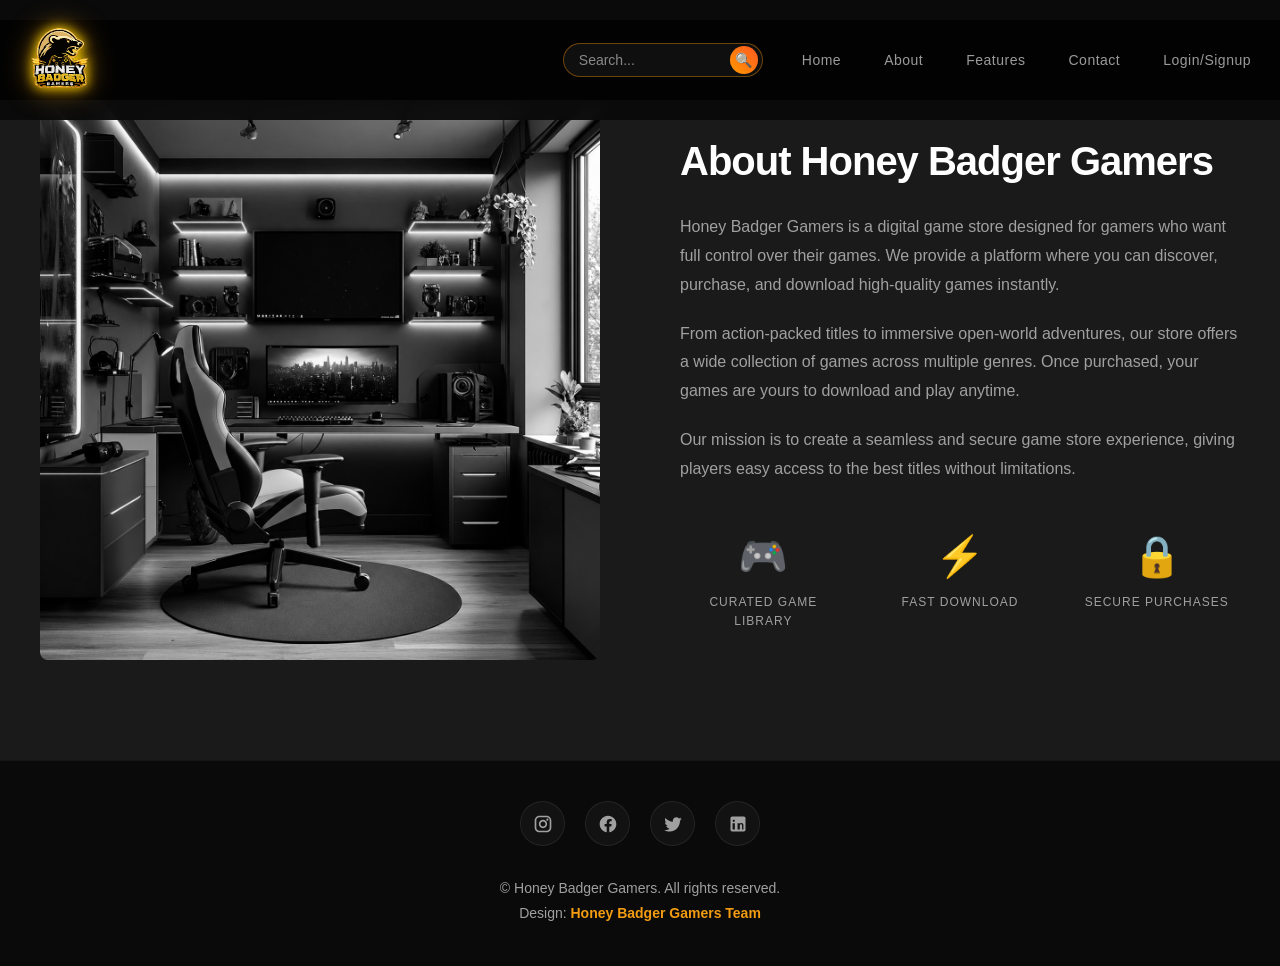
==== about.html @ ba45a5b3 "Update about.html" ====
<!DOCTYPE html>
<html lang="en">
<head>
    <meta charset="UTF-8">
    <meta name="viewport" content="width=device-width, initial-scale=1.0">
    <title>About Honey Badger Gamers</title>
    <link rel="stylesheet" href="css/theme.css">
    <link rel="icon" type="image/x-icon" href="https://i.postimg.cc/XvjfSBhs/logo.jpg">
</head>
<body>
     <!-- Header Navigation -->
    <header id="header">
        <nav>
            <a href="#home" class="logo">
               <img src="images/logo.svg" width="120" alt="Honey Badger Logo">
            </a>
            <div class="nav-right">
             <div class="search-box">
             <input type="text" placeholder="Search..." />
             <button>🔍</button>
             </div>

            <ul class="nav-menu" id="navMenu">
                <li><a href="index.html">Home</a></li>
                <li><a href="about.html">About</a></li>
                <li><a href="services.html">Features</a></li>
                <li><a href="#contact">Contact</a></li>
                <li><a href="login.html">Login/Signup</a></li>

            </ul>
            </div>
</nav>
            <div class="menu-toggle" id="menuToggle">
                <span></span>
                <span></span>
                <span></span>
            </div>
        </nav>
    </header>

    <section class="about-section" id="about">
        <div class="about-container">
            <div class="about-image">
                <img src="images/gaming_about.jpg" alt="Gaming Setup">
            </div>
            <div class="about-content">
                <h2>About Honey Badger Gamers</h2>
                <p>Honey Badger Gamers is a digital game store designed for gamers who want full control over their games. 
We provide a platform where you can discover, purchase, and download high-quality games instantly.</p>
                <p>From action-packed titles to immersive open-world adventures, our store offers a wide collection of games across multiple genres. 
Once purchased, your games are yours to download and play anytime.</p>
                <p>Our mission is to create a seamless and secure game store experience, giving players easy access to the best titles without limitations.</p>
                
                <div class="stats">
                    <div class="stat-item">
                        <div class="stat-number">🎮</div>
                        <div class="stat-label">Curated Game Library</div>
                    </div>
                    <div class="stat-item">
                        <div class="stat-number">⚡</div>
                        <div class="stat-label">Fast Download</div>
                    </div>
                    <div class="stat-item">
                        <div class="stat-number">🔒</div>
                        <div class="stat-label">Secure Purchases</div>
                    </div>
                </div>
            </div>
        </div>
    </section>

     <!-- Footer -->
    <footer>
        <div class="footer-content">
            <div class="social-links">
                <a href="https://instagram.com" target="_blank" rel="noopener" class="social-link" aria-label="Instagram">
                    <svg viewBox="0 0 24 24" xmlns="http://www.w3.org/2000/svg">
                        <path d="M7.8 2H16.2C19.4 2 22 4.6 22 7.8V16.2C22 19.4 19.4 22 16.2 22H7.8C4.6 22 2 19.4 2 16.2V7.8C2 4.6 4.6 2 7.8 2M7.6 4C5.61 4 4 5.61 4 7.6V16.4C4 18.39 5.61 20 7.6 20H16.4C18.39 20 20 18.39 20 16.4V7.6C20 5.61 18.39 4 16.4 4H7.6M17.25 5.5C17.94 5.5 18.5 6.06 18.5 6.75S17.94 8 17.25 8S16 7.44 16 6.75S16.56 5.5 17.25 5.5M12 7C14.76 7 17 9.24 17 12S14.76 17 12 17S7 14.76 7 12S9.24 7 12 7M12 9C10.34 9 9 10.34 9 12S10.34 15 12 15S15 13.66 15 12S13.66 9 12 9Z"/>
                    </svg>
                </a>
                <a href="https://facebook.com/templatemo" target="_blank" rel="noopener" class="social-link" aria-label="Facebook">
                    <svg viewBox="0 0 24 24" xmlns="http://www.w3.org/2000/svg">
                        <path d="M12 2.04C6.5 2.04 2 6.53 2 12.06C2 17.06 5.66 21.21 10.44 21.96V14.96H7.9V12.06H10.44V9.85C10.44 7.34 11.93 5.96 14.22 5.96C15.31 5.96 16.45 6.15 16.45 6.15V8.62H15.19C13.95 8.62 13.56 9.39 13.56 10.18V12.06H16.34L15.89 14.96H13.56V21.96C18.34 21.21 22 17.06 22 12.06C22 6.53 17.5 2.04 12 2.04Z"/>
                    </svg>
                </a>
                <a href="https://x.com/minthu" target="_blank" rel="noopener" class="social-link" aria-label="Twitter">
                    <svg viewBox="0 0 24 24" xmlns="http://www.w3.org/2000/svg">
                        <path d="M22.46 6C21.69 6.35 20.86 6.58 20 6.69C20.88 6.16 21.56 5.32 21.88 4.31C21.05 4.81 20.13 5.16 19.16 5.36C18.37 4.5 17.26 4 16 4C13.65 4 11.73 5.92 11.73 8.29C11.73 8.63 11.77 8.96 11.84 9.27C8.28 9.09 5.11 7.38 3 4.79C2.63 5.42 2.42 6.16 2.42 6.94C2.42 8.43 3.17 9.75 4.33 10.5C3.62 10.5 2.96 10.3 2.38 10V10.03C2.38 12.11 3.86 13.85 5.82 14.24C5.46 14.34 5.08 14.39 4.69 14.39C4.42 14.39 4.15 14.36 3.89 14.31C4.43 16 6 17.26 7.89 17.29C6.43 18.45 4.58 19.13 2.56 19.13C2.22 19.13 1.88 19.11 1.54 19.07C3.44 20.29 5.74 21 8.23 21C16 21 20.33 14.46 20.33 8.79C20.33 8.6 20.33 8.42 20.32 8.23C21.16 7.63 21.88 6.87 22.46 6Z"/>
                    </svg>
                </a>
                <a href="https://linkedin.com" target="_blank" rel="noopener" class="social-link" aria-label="LinkedIn">
                    <svg viewBox="0 0 24 24" xmlns="http://www.w3.org/2000/svg">
                        <path d="M19 3C19.55 3 20.05 3.21 20.41 3.59C20.79 3.95 21 4.45 21 5V19C21 19.55 20.79 20.05 20.41 20.41C20.05 20.79 19.55 21 19 21H5C4.45 21 3.95 20.79 3.59 20.41C3.21 20.05 3 19.55 3 19V5C3 4.45 3.21 3.95 3.59 3.59C3.95 3.21 4.45 3 5 3H19M18.5 18.5V13.2C18.5 11.87 17.45 10.82 16.12 10.82C15.21 10.82 14.46 11.37 14.17 12.15V11H11.5V18.5H14.17V13.57C14.17 12.82 14.79 12.2 15.54 12.2C16.29 12.2 16.91 12.82 16.91 13.57V18.5H18.5M6.88 9.57C7.63 9.57 8.25 8.96 8.25 8.21C8.25 7.46 7.63 6.84 6.88 6.84C6.13 6.84 5.5 7.46 5.5 8.21C5.5 8.96 6.13 9.57 6.88 9.57M8.21 18.5V11H5.5V18.5H8.21Z"/>
                    </svg>
                </a>
            </div>
            <p class="footer-text">
                © Honey Badger Gamers. All rights reserved.<br>
                Design: <a href="index.html" target="_blank" rel="noopener">Honey Badger Gamers Team</a>
            </p>
        </div>
    </footer>
    <script src="js/theme.js"></script>
</body>
</html>
    
</body>
</html>
---- css/theme.css ----
@charset "utf-8";
/* 

CSS Document 

TemplateMo 615 Amber Folio

https://templatemo.com/tm-615-amber-folio

*/

* {
	margin: 0;
	padding: 0;
	box-sizing: border-box;
}

:root {
	--primary-dark: #0a0a0a;
	--secondary-dark: #1a1a1a;
	--accent-color: #f39c12;
	--text-light: #ffffff;
	--text-gray: #a0a0a0;
	--card-dark: #151515;
}

html {
	scroll-behavior: smooth;
}

body {
	font-family: 'Inter', -apple-system, BlinkMacSystemFont, 'Segoe UI', sans-serif;
	background: var(--primary-dark);
	color: var(--text-light);
	overflow-x: hidden;
	line-height: 1.6;
}

/* Custom Scrollbar */
::-webkit-scrollbar {
	width: 8px;
}

::-webkit-scrollbar-track {
	background: var(--secondary-dark);
}

::-webkit-scrollbar-thumb {
	background: var(--accent-color);
	border-radius: 4px;
}

/* Header Navigation */
header {
position: fixed;
	top: 0;
	left: 0;
	right: 0;
	background: rgba(10, 10, 10, 0.95);
	backdrop-filter: blur(10px);
	z-index: 1000;
	padding: 20px 0;
	transition: all 0.3s ease;
}
header.scrolled {
	padding: 15px 0;
	background: rgba(10, 10, 10, 0.98);
}

nav {
	max-width: 100%;
	margin: 0 auto;
	padding: 0 10px;
	display: flex;
	justify-content: space-between;
	align-items: center;
	 background: rgba(0, 0, 0, 0.7);
  backdrop-filter: blur(10px);
  );
}

.nav-right {
  display: flex;
  align-items: center;
  gap: 20px;
}

.search-box {
  position: relative;
}

.search-box input {
  width: 200px;
  padding: 8px 40px 8px 15px;

  background: #0f0f0f;
  border: 1px solid rgba(255, 152, 0, 0.4);
  border-radius: 25px;

  color: #fff;
  font-size: 14px;

  outline: none;
  transition: 0.3s ease;
}

/* placeholder */
.search-box input::placeholder {
  color: #888;
}

/* focus glow effect */
.search-box input:focus {
  border-color: #ff9800;
  box-shadow: 0 0 10px rgba(255, 152, 0, 0.7);
}

/* search button */
.search-box button {
  position: absolute;
  right: 5px;
  top: 50%;
  transform: translateY(-50%);

  background: linear-gradient(45deg, #ff9800, #ff5722);
  border: none;
  border-radius: 50%;

  width: 28px;
  height: 28px;

  display: flex;
  align-items: center;
  justify-content: center;

  cursor: pointer;
  color: #000;
  font-size: 14px;

  transition: 0.3s;
}

/* hover effect */
.search-box button:hover {
  box-shadow: 0 0 10px #ff9800;
  transform: translateY(-50%) scale(1.1);
}

.logo {
  display: flex;
  align-items: center;
  gap: 10px;
  text-decoration: none;
  margin-right: auto;
  padding-left: 10px;	
}

.logo img {
  height: 80px;
  width: auto;
  filter: drop-shadow(0 0 6px gold)
          drop-shadow(0 0 12px rgba(255, 165, 0, 0.5));
}

.logo span {
  color: gold;
  font-weight: 600;
}

.logo:hover {
	color: rgba(255, 255, 255, 0.85);
}

.logo svg {
	width: 32px;
	height: 32px;
	fill: var(--accent-color);
	opacity: 0.9;
	transition: all 0.3s ease;
}

.logo:hover svg {
	opacity: 1;
	transform: rotate(-5deg) scale(1.05);
}

.nav-menu {
	display: flex;
	list-style: none;
	gap: 5px;
}

.nav-menu a {
	color: rgba(255, 255, 255, 0.6);
	text-decoration: none;
	font-size: 14px;
	font-weight: 500;
	letter-spacing: 0.5px;
	padding: 10px 18px;
	position: relative;
	transition: all 0.3s ease;
	border-radius: 6px;
	background: transparent;
	border: 1px solid transparent;
}

.nav-menu a::before {
	content: '';
	position: absolute;
	top: 50%;
	left: 50%;
	width: 0;
	height: 0;
	background: radial-gradient(circle, rgba(243, 156, 18, 0.15) 0%, transparent 70%);
	border-radius: 50%;
	transform: translate(-50%, -50%);
	transition: all 0.4s ease;
	z-index: -1;
}

.nav-menu a:hover {
	color: rgba(255, 255, 255, 0.9);
	background: linear-gradient(135deg,
			rgba(243, 156, 18, 0.08) 0%,
			rgba(243, 156, 18, 0.03) 100%);
	border-color: rgba(243, 156, 18, 0.2);
	transform: translateY(-1px);
}

.nav-menu a:hover::before {
	width: 100%;
	height: 100%;
	border-radius: 6px;
}

.nav-menu a.active {
	color: var(--accent-color);
	background: rgba(243, 156, 18, 0.1);
	border-color: rgba(243, 156, 18, 0.25);
}

/* Mobile Menu Toggle */
.menu-toggle {
	display: none;
	flex-direction: column;
	cursor: pointer;
	gap: 4px;
}

.menu-toggle span {
	width: 25px;
	height: 2px;
	background: var(--text-light);
	transition: all 0.3s ease;
}

/* Hero Section */
.hero-section {
  height: 100vh;
  display: flex;
  align-items: center;
  justify-content: center;
  position: relative;
  overflow: hidden;	
 }

.hero-slider {
  position: absolute;
  overflow: hidden;
  inset: 0;
  z-index: 0;
}

.slide {
  position: absolute;
  inset: 0;	
  width: 100%;
  height: 100%;
  top: 0;
  left: 0;
  z-index: 0;
  background-size: cover;
  background-position: center;

  opacity: 0;
  transition: opacity 1s ease-in-out;
}

.slide::after {
  content: "";
  position: absolute;
  inset: 0;
  background: rgba(0, 0, 0, 0.5);
  pointer-events: none; /* 🔥 important */
}

.slide.active {
  opacity: 1;
  z-index: 2;	
}

.hero-slider .prev,
.hero-slider .next {
  position: absolute;
  top: 50%;
  transform: translateY(-50%);
  z-index: 5;

  background: rgba(0,0,0,0.5);
  border: none;
  color: #fff;
  font-size: 24px;
  padding: 10px 15px;
  cursor: pointer;
}

.hero-slider .prev {
  left: 10px;
}

.hero-slider .next {
  right: 10px;
}

.slide:first-child {
  opacity: 1;
  z-index: 1;
}

.hero-content {
	text-align: center;
	position: relative;
	z-index: 5;
	padding: 0 20px;
}

.hero-title {
  font-size: clamp(2.5rem, 5vw, 5rem);
  font-weight: 900;
  font-family: 'Orbitron', sans-serif;
  letter-spacing: -2px;
  margin-bottom: 20px;
	
background: linear-gradient(90deg, #ff8c00, #ff3d00, #ffd700);
  -webkit-background-clip: text;
  -webkit-text-fill-color: transparent;

text-shadow: 0 0 15px rgba(255, 140, 0, 0.4);
  transition: 0.3s ease;
}

.typing-title {
  overflow: hidden;
  white-space: nowrap;

  width: 0;
  animation: typingTitle 2.5s steps(25, end) forwards,
             blink 0.7s infinite;
}

@keyframes typingTitle {
  from { width: 0; }
  to { width: 100%; }
}

.typing-title,
.typing-subtitle {
  display: inline-block;
  overflow: hidden;
  white-space: nowrap;
}

.typing-title.finished,
.typing-subtitle.finished {
  border-right: none;

}

.hero-subtitle {
	font-size: clamp(1rem, 2vw, 1.3rem);
	color: #e0e0e0;
	margin-bottom: 40px;
	font-weight: 300;
	letter-spacing: 2px;
}
.typing-subtitle {
  overflow: hidden;
  white-space: nowrap;
  border-right: 2px solid #aaa;

  width: 0;
  opacity: 0;

  animation: 
    showSub 0.1s forwards 2.5s,
    typingSub 2s steps(30, end) 2.6s forwards,
    blink 0.7s infinite 2.6s;
}

@keyframes showSub {
  to { opacity: 1; }
}

@keyframes typingSub {
  from { width: 0; }
  to { width: 100%; }
}

@keyframes blink {
  50% { border-color: transparent; }
}

.typing-title,
.typing-subtitle {
  border-right: 3px solid #ff8c00;
}

.cta-button {
	display: inline-block;
	padding: 15px 40px;
	background: var(--accent-color);
	color: var(--primary-dark);
	text-decoration: none;
	font-weight: 600;
	font-size: 14px;
	letter-spacing: 1px;
	text-transform: uppercase;
	border-radius: 2px;
	transition: all 0.3s ease;
	position: relative;
	overflow: hidden;
}
.fade-btn {
  opacity: 0;
  transform: translateY(20px);

  animation: showBtn 0.8s ease forwards;
  animation-delay: 5.2s; /* title + subtitle ke baad */
}

@keyframes showBtn {
  to {
    opacity: 1;
    transform: translateY(0);
  }
}
.cta-button:hover {
	transform: translateY(-2px);
	box-shadow: 0 10px 30px rgba(243, 156, 18, 0.3);
}

/* Portfolio Section with Coverflow */
.portfolio-section {
	padding: 100px 0;
	position: relative;
	background: var(--primary-dark);
	min-height: 100vh;
	display: flex;
	flex-direction: column;
	align-items: center;
	justify-content: center;
}

.section-header {
	text-align: center;
	margin-bottom: 60px;
	padding: 0 20px;
}

.section-title {
	font-size: clamp(2rem, 5vw, 3rem);
	font-weight: 800;
	letter-spacing: -1px;
	margin-bottom: 15px;
}

.section-subtitle {
	color: var(--text-gray);
	font-size: 16px;
	max-width: 600px;
	margin: 0 auto;
}

/* Coverflow Container */
.coverflow-wrapper {
	width: 100%;
	position: relative;
	padding: 40px 0 80px;
}

.coverflow-container {
	width: 900px;
	max-width: 90vw;
	/* Dynamic height based on viewport: min 350px, preferred 45vh, max 500px */
	height: clamp(350px, 45vh, 500px);
	position: relative;
	transform-style: preserve-3d;
	margin: 0 auto;
	perspective: 1200px;
}

.coverflow-item {
	position: absolute;
	/* Dynamic width based on viewport: min 210px, preferred 27vh, max 300px */
	width: clamp(210px, 27vh, 300px);
	/* Dynamic height based on viewport: min 290px, preferred 38vh, max 420px */
	height: clamp(290px, 38vh, 420px);
	left: 50%;
	top: 50%;
	transform-origin: center center;
	cursor: pointer;
	transition: all 0.6s cubic-bezier(0.23, 1, 0.32, 1);
	border-radius: 8px;
	overflow: hidden;
	box-shadow: 0 25px 50px -12px rgba(0, 0, 0, 0.8);
}

/* Adjust for large screens (27" and above) */
@media (min-height: 900px) {
	.coverflow-container {
		height: clamp(450px, 50vh, 550px);
	}

	.coverflow-item {
		width: clamp(280px, 30vh, 340px);
		height: clamp(390px, 42vh, 480px);
	}
}

/* Adjust for small laptops */
@media (max-height: 768px) {
	.coverflow-container {
		height: clamp(300px, 42vh, 380px);
	}

	.coverflow-item {
		width: clamp(180px, 24vh, 240px);
		height: clamp(250px, 34vh, 320px);
	}
}

/* Reflection Effect */
.coverflow-item::after {
	content: '';
	position: absolute;
	top: 100%;
	left: 0;
	width: 100%;
	height: 100%;
	background: inherit;
	transform: scaleY(-1) translateY(1px);
	opacity: 0.15;
	filter: blur(2px);
	mask: linear-gradient(to bottom,
			rgba(0, 0, 0, 0.4) 0%,
			rgba(0, 0, 0, 0.2) 20%,
			rgba(0, 0, 0, 0.1) 40%,
			transparent 60%);
	-webkit-mask: linear-gradient(to bottom,
			rgba(0, 0, 0, 0.4) 0%,
			rgba(0, 0, 0, 0.2) 20%,
			rgba(0, 0, 0, 0.1) 40%,
			transparent 60%);
	pointer-events: none;
}

.portfolio-image {
	width: 100%;
	height: 100%;
	object-fit: cover;
	transition: transform 0.6s ease;
}

.coverflow-item:hover .portfolio-image {
	transform: scale(1.05);
}

.portfolio-overlay {
	position: absolute;
	bottom: 0;
	left: 0;
	right: 0;
	background: linear-gradient(to top,
			rgba(0, 0, 0, 0.95) 0%,
			rgba(0, 0, 0, 0.7) 40%,
			rgba(0, 0, 0, 0.3) 70%,
			transparent 100%);
	padding: 30px;
	transform: translateY(100px);
	transition: transform 0.4s ease;
}

.coverflow-item:hover .portfolio-overlay {
	transform: translateY(0);
}

.portfolio-category {
	font-size: 11px;
	text-transform: uppercase;
	letter-spacing: 2px;
	color: var(--accent-color);
	margin-bottom: 8px;
	font-weight: 600;
}

.portfolio-title {
	font-size: 22px;
	font-weight: 700;
	margin-bottom: 8px;
	color: var(--text-light);
}

.portfolio-description {
	font-size: 13px;
	color: var(--text-gray);
	line-height: 1.5;
}

/* Navigation Controls */
.coverflow-controls {
	position: absolute;
	bottom: 20px;
	left: 50%;
	transform: translateX(-50%);
	display: flex;
	gap: 15px;
	z-index: 10;
}

.control-btn {
	width: 45px;
	height: 45px;
	border: 2px solid rgba(255, 255, 255, 0.2);
	background: rgba(26, 26, 26, 0.8);
	backdrop-filter: blur(10px);
	color: var(--text-light);
	cursor: pointer;
	font-size: 18px;
	display: flex;
	align-items: center;
	justify-content: center;
	border-radius: 50%;
	transition: all 0.3s ease;
	position: relative;
}

.control-btn:hover {
	background: var(--accent-color);
	border-color: var(--accent-color);
	color: var(--primary-dark);
	transform: scale(1.1);
}

/* Adjust play button icon positioning */
#playPauseBtn {
	padding-left: 2px;
}

#playPauseBtn.playing {
	padding-left: 0;
}

/* Indicators */
.indicators {
	position: absolute;
	bottom: -40px;
	left: 50%;
	transform: translateX(-50%);
	display: flex;
	gap: 8px;
	z-index: 10;
}

.indicator {
	width: 8px;
	height: 8px;
	border-radius: 50%;
	background: rgba(255, 255, 255, 0.2);
	cursor: pointer;
	transition: all 0.3s ease;
}

.indicator.active {
	width: 30px;
	border-radius: 4px;
	background: var(--accent-color);
}

/* About Section */
.about-section {
	padding: 100px 30px;
	background: var(--secondary-dark);
}

.about-container {
	max-width: 1200px;
	margin: 0 auto;
	display: grid;
	grid-template-columns: 1fr 1fr;
	gap: 80px;
	align-items: center;
}

.about-image {
	position: relative;
	overflow: hidden;
	border-radius: 8px;
}

.about-image img {
	width: 100%;
	height: auto;
	display: block;
	filter: grayscale(100%);
	transition: filter 0.5s ease;
}

.about-image:hover img {
	filter: grayscale(0%);
}

.about-content h2 {
	font-size: clamp(2rem, 4vw, 2.5rem);
	margin-bottom: 20px;
	font-weight: 800;
	letter-spacing: -1px;
}

.about-content p {
	color: var(--text-gray);
	line-height: 1.8;
	margin-bottom: 20px;
	font-size: 16px;
}

.stats {
	display: grid;
	grid-template-columns: repeat(3, 1fr);
	gap: 30px;
	margin-top: 40px;
}

.stat-item {
	text-align: center;
}

.stat-number {
	font-size: 2.5rem;
	font-weight: 800;
	color: var(--accent-color);
	margin-bottom: 5px;
}

.stat-label {
	font-size: 12px;
	text-transform: uppercase;
	letter-spacing: 1px;
	color: var(--text-gray);
}

/* Services Section */
.services-section {
	padding: 100px 30px;
	background: var(--primary-dark);
}

.services-container {
	max-width: 1200px;
	margin: 0 auto;
}

.services-grid {
	display: grid;
	grid-template-columns: repeat(auto-fit, minmax(300px, 1fr));
	gap: 40px;
	margin-top: 60px;
}

.service-card {
	background: linear-gradient(135deg, rgba(26, 26, 26, 0.8), rgba(15, 15, 15, 0.9));
	padding: 40px 30px;
	border-radius: 12px;
	text-align: center;
	transition: all 0.4s ease;
	border: 1px solid rgba(255, 255, 255, 0.03);
	position: relative;
	overflow: hidden;
}

.service-card::before {
	content: '';
	position: absolute;
	top: -50%;
	right: -50%;
	width: 200%;
	height: 200%;
	background: radial-gradient(circle, var(--accent-color) 0%, transparent 70%);
	opacity: 0;
	transition: opacity 0.4s ease;
	pointer-events: none;
}

.service-card:hover::before {
	opacity: 0.05;
}

.service-card:hover {
	transform: translateY(-10px);
	border-color: rgba(243, 156, 18, 0.3);
	box-shadow: 0 20px 40px rgba(0, 0, 0, 0.5);
	background: linear-gradient(135deg, rgba(30, 30, 30, 0.9), rgba(20, 20, 20, 1));
}

.service-icon {
	width: 60px;
	height: 60px;
	margin: 0 auto 25px;
	display: flex;
	align-items: center;
	justify-content: center;
	background: linear-gradient(135deg, rgba(243, 156, 18, 0.1), rgba(243, 156, 18, 0.05));
	border-radius: 50%;
	transition: all 0.4s ease;
}

.service-card:hover .service-icon {
	transform: scale(1.1);
	background: linear-gradient(135deg, rgba(243, 156, 18, 0.15), rgba(243, 156, 18, 0.1));
}

.service-icon svg {
	width: 30px;
	height: 30px;
	fill: var(--accent-color);
}

.service-title {
	font-size: 1.5rem;
	margin-bottom: 18px;
	font-weight: 700;
	color: var(--text-light);
	letter-spacing: -0.5px;
}

.service-description {
	color: var(--text-gray);
	line-height: 1.8;
	font-size: 15px;
	margin-bottom: 25px;
}

.service-price {
	font-size: 13px;
	color: var(--accent-color);
	text-transform: uppercase;
	letter-spacing: 2px;
	font-weight: 600;
}

/* Contact Section */
.contact-section {
	padding: 100px 30px;
	background: var(--secondary-dark);
}

.contact-container {
	max-width: 800px;
	margin: 0 auto;
	text-align: center;
}

.contact-info {
	display: grid;
	grid-template-columns: repeat(auto-fit, minmax(200px, 1fr));
	gap: 40px;
	margin-top: 60px;
}

.contact-item {
	display: block;
	padding: 30px;
	background: linear-gradient(135deg, rgba(21, 21, 21, 0.9), rgba(15, 15, 15, 1));
	border-radius: 12px;
	transition: all 0.4s ease;
	text-decoration: none;
	border: 1px solid rgba(255, 255, 255, 0.05);
	cursor: pointer;
	position: relative;
	overflow: hidden;
}

.contact-item::before {
	content: '';
	position: absolute;
	top: -50%;
	left: -50%;
	width: 200%;
	height: 200%;
	background: radial-gradient(circle, var(--accent-color) 0%, transparent 70%);
	opacity: 0;
	transition: opacity 0.4s ease;
	pointer-events: none;
}

.contact-item:hover::before {
	opacity: 0.08;
}

.contact-item:hover {
	transform: translateY(-8px) scale(1.02);
	box-shadow: 0 15px 35px rgba(0, 0, 0, 0.6);
	border-color: rgba(243, 156, 18, 0.3);
}

.contact-icon {
	width: 50px;
	height: 50px;
	margin: 0 auto 15px;
	display: flex;
	align-items: center;
	justify-content: center;
	background: linear-gradient(135deg, rgba(243, 156, 18, 0.1), rgba(243, 156, 18, 0.05));
	border-radius: 50%;
	transition: all 0.4s ease;
}

.contact-item:hover .contact-icon {
	transform: rotate(5deg) scale(1.1);
	background: linear-gradient(135deg, rgba(243, 156, 18, 0.2), rgba(243, 156, 18, 0.1));
}

.contact-icon svg {
	width: 24px;
	height: 24px;
	fill: var(--accent-color);
}

.contact-label {
	font-size: 12px;
	text-transform: uppercase;
	letter-spacing: 1px;
	color: var(--text-gray);
	margin-bottom: 10px;
}

.contact-value {
	color: var(--text-light);
	font-size: 16px;
	text-decoration: none;
	text-overflow: ellipsis;
	transition: color 0.3s ease;
}

.contact-item:hover .contact-value {
	color: var(--accent-color);
}

/* Footer */
footer {
	background: var(--primary-dark);
	padding: 40px 30px;
	text-align: center;
	border-top: 1px solid rgba(255, 255, 255, 0.05);
}

.footer-content {
	max-width: 1200px;
	margin: 0 auto;
}

.social-links {
	display: flex;
	justify-content: center;
	gap: 20px;
	margin-bottom: 30px;
}

.social-link {
	width: 45px;
	height: 45px;
	border: 1px solid rgba(255, 255, 255, 0.08);
	border-radius: 50%;
	display: flex;
	align-items: center;
	justify-content: center;
	color: var(--text-gray);
	text-decoration: none;
	transition: all 0.3s ease;
	background: rgba(26, 26, 26, 0.5);
	position: relative;
	overflow: hidden;
}

.social-link::before {
	content: '';
	position: absolute;
	top: 50%;
	left: 50%;
	width: 0;
	height: 0;
	border-radius: 50%;
	background: var(--accent-color);
	transition: all 0.4s ease;
	transform: translate(-50%, -50%);
}

.social-link:hover::before {
	width: 100%;
	height: 100%;
}

.social-link svg {
	width: 20px;
	height: 20px;
	fill: var(--text-gray);
	z-index: 1;
	transition: all 0.3s ease;
}

.social-link:hover {
	border-color: var(--accent-color);
	transform: translateY(-3px);
}

.social-link:hover svg {
	fill: var(--primary-dark);
}

.footer-text {
	color: var(--text-gray);
	font-size: 14px;
	line-height: 1.8;
}

.footer-text a {
	color: var(--accent-color);
	text-decoration: none;
	font-weight: 600;
	transition: opacity 0.3s ease;
}

.footer-text a:hover {
	opacity: 0.8;
}

/* Mobile Responsive Styles */
@media (max-width: 768px) {
	.nav-menu {
		position: fixed;
		left: -100%;
		top: 70px;
		flex-direction: column;
		background: rgba(10, 10, 10, 0.98);
		width: 100%;
		text-align: center;
		transition: 0.3s;
		padding: 30px 0;
		gap: 10px;
		backdrop-filter: blur(10px);
	}

	.nav-menu.active {
		left: 0;
	}

	.nav-menu a {
		padding: 12px 20px;
		display: block;
		font-size: 16px;
	}

	.menu-toggle {
		display: flex;
	}

	.menu-toggle.active span:nth-child(1) {
		transform: rotate(45deg) translate(5px, 5px);
	}

	.menu-toggle.active span:nth-child(2) {
		opacity: 0;
	}

	.menu-toggle.active span:nth-child(3) {
		transform: rotate(-45deg) translate(5px, -5px);
	}

	.coverflow-container {
		height: clamp(280px, 40vh, 350px);
	}

	.coverflow-item {
		width: clamp(170px, 22vh, 220px);
		height: clamp(230px, 30vh, 300px);
	}

	.about-container {
		grid-template-columns: 1fr;
		gap: 40px;
	}

	.stats {
		grid-template-columns: repeat(3, 1fr);
		gap: 20px;
	}

	.stat-number {
		font-size: 1.8rem;
	}

	.contact-info {
		grid-template-columns: 1fr;
		gap: 20px;
	}
}

@media (max-width: 480px) {
	.hero-title {
		font-size: 2.5rem;
	}

	.coverflow-container {
		height: clamp(250px, 38vh, 320px);
	}

	.coverflow-item {
		width: clamp(150px, 20vh, 200px);
		height: clamp(200px, 28vh, 280px);
	}

	.portfolio-overlay {
		padding: 20px;
	}

	.portfolio-title {
		font-size: 18px;
	}

	.services-grid {
		grid-template-columns: 1fr;
	}
}

/* Loading Animation */
.loading-screen {
	position: fixed;
	top: 0;
	left: 0;
	right: 0;
	bottom: 0;
	background: var(--primary-dark);
	display: flex;
	align-items: center;
	justify-content: center;
	z-index: 9999;
	transition: opacity 0.5s ease;
}

.loading-screen.hidden {
	opacity: 0;
	pointer-events: none;
}

.loader {
	width: 50px;
	height: 50px;
	border: 3px solid rgba(255, 255, 255, 0.1);
	border-top-color: var(--accent-color);
	border-radius: 50%;
	animation: spin 1s linear infinite;
}

@keyframes spin {
	0% {
		transform: rotate(0deg);
	}

	100% {
		transform: rotate(360deg);
	}
}

/* Smooth Reveal Animations */
.reveal {
	opacity: 0;
	transform: translateY(30px);
	transition: all 0.8s ease;
}

.reveal.active {
	opacity: 1;
	transform: translateY(0);
}
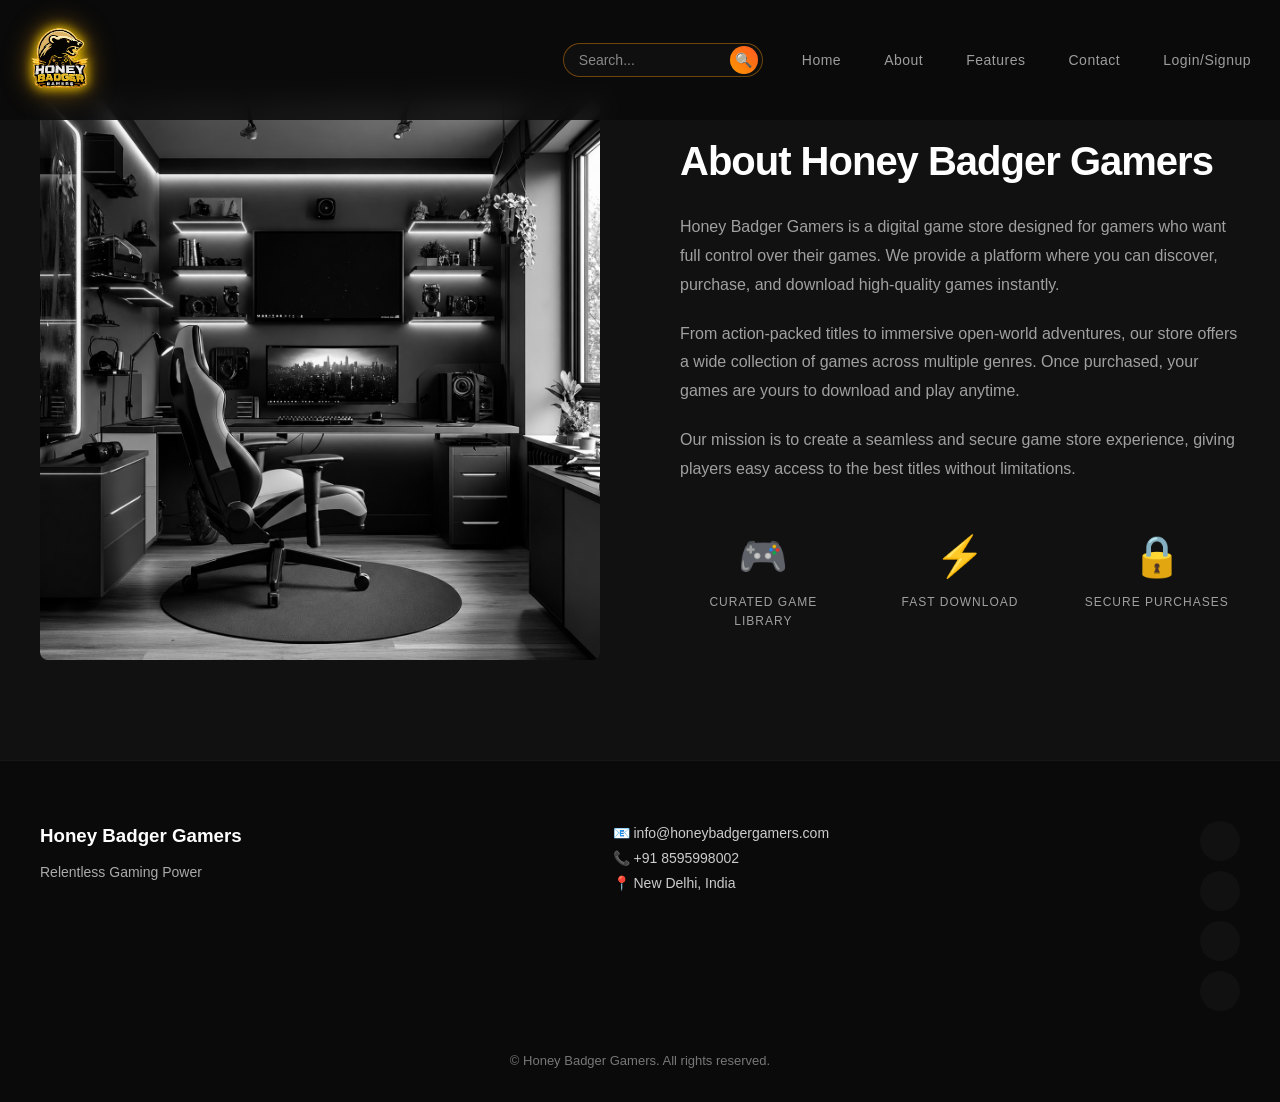
==== commit 2c949c24: "Update about.html" ====
--- a/about.html
+++ b/about.html
@@ -70,36 +70,37 @@
     </section>
 
      <!-- Footer -->
-    <footer>
-        <div class="footer-content">
-            <div class="social-links">
-                <a href="https://instagram.com" target="_blank" rel="noopener" class="social-link" aria-label="Instagram">
-                    <svg viewBox="0 0 24 24" xmlns="http://www.w3.org/2000/svg">
-                        <path d="M7.8 2H16.2C19.4 2 22 4.6 22 7.8V16.2C22 19.4 19.4 22 16.2 22H7.8C4.6 22 2 19.4 2 16.2V7.8C2 4.6 4.6 2 7.8 2M7.6 4C5.61 4 4 5.61 4 7.6V16.4C4 18.39 5.61 20 7.6 20H16.4C18.39 20 20 18.39 20 16.4V7.6C20 5.61 18.39 4 16.4 4H7.6M17.25 5.5C17.94 5.5 18.5 6.06 18.5 6.75S17.94 8 17.25 8S16 7.44 16 6.75S16.56 5.5 17.25 5.5M12 7C14.76 7 17 9.24 17 12S14.76 17 12 17S7 14.76 7 12S9.24 7 12 7M12 9C10.34 9 9 10.34 9 12S10.34 15 12 15S15 13.66 15 12S13.66 9 12 9Z"/>
-                    </svg>
-                </a>
-                <a href="https://facebook.com/templatemo" target="_blank" rel="noopener" class="social-link" aria-label="Facebook">
-                    <svg viewBox="0 0 24 24" xmlns="http://www.w3.org/2000/svg">
-                        <path d="M12 2.04C6.5 2.04 2 6.53 2 12.06C2 17.06 5.66 21.21 10.44 21.96V14.96H7.9V12.06H10.44V9.85C10.44 7.34 11.93 5.96 14.22 5.96C15.31 5.96 16.45 6.15 16.45 6.15V8.62H15.19C13.95 8.62 13.56 9.39 13.56 10.18V12.06H16.34L15.89 14.96H13.56V21.96C18.34 21.21 22 17.06 22 12.06C22 6.53 17.5 2.04 12 2.04Z"/>
-                    </svg>
-                </a>
-                <a href="https://x.com/minthu" target="_blank" rel="noopener" class="social-link" aria-label="Twitter">
-                    <svg viewBox="0 0 24 24" xmlns="http://www.w3.org/2000/svg">
-                        <path d="M22.46 6C21.69 6.35 20.86 6.58 20 6.69C20.88 6.16 21.56 5.32 21.88 4.31C21.05 4.81 20.13 5.16 19.16 5.36C18.37 4.5 17.26 4 16 4C13.65 4 11.73 5.92 11.73 8.29C11.73 8.63 11.77 8.96 11.84 9.27C8.28 9.09 5.11 7.38 3 4.79C2.63 5.42 2.42 6.16 2.42 6.94C2.42 8.43 3.17 9.75 4.33 10.5C3.62 10.5 2.96 10.3 2.38 10V10.03C2.38 12.11 3.86 13.85 5.82 14.24C5.46 14.34 5.08 14.39 4.69 14.39C4.42 14.39 4.15 14.36 3.89 14.31C4.43 16 6 17.26 7.89 17.29C6.43 18.45 4.58 19.13 2.56 19.13C2.22 19.13 1.88 19.11 1.54 19.07C3.44 20.29 5.74 21 8.23 21C16 21 20.33 14.46 20.33 8.79C20.33 8.6 20.33 8.42 20.32 8.23C21.16 7.63 21.88 6.87 22.46 6Z"/>
-                    </svg>
-                </a>
-                <a href="https://linkedin.com" target="_blank" rel="noopener" class="social-link" aria-label="LinkedIn">
-                    <svg viewBox="0 0 24 24" xmlns="http://www.w3.org/2000/svg">
-                        <path d="M19 3C19.55 3 20.05 3.21 20.41 3.59C20.79 3.95 21 4.45 21 5V19C21 19.55 20.79 20.05 20.41 20.41C20.05 20.79 19.55 21 19 21H5C4.45 21 3.95 20.79 3.59 20.41C3.21 20.05 3 19.55 3 19V5C3 4.45 3.21 3.95 3.59 3.59C3.95 3.21 4.45 3 5 3H19M18.5 18.5V13.2C18.5 11.87 17.45 10.82 16.12 10.82C15.21 10.82 14.46 11.37 14.17 12.15V11H11.5V18.5H14.17V13.57C14.17 12.82 14.79 12.2 15.54 12.2C16.29 12.2 16.91 12.82 16.91 13.57V18.5H18.5M6.88 9.57C7.63 9.57 8.25 8.96 8.25 8.21C8.25 7.46 7.63 6.84 6.88 6.84C6.13 6.84 5.5 7.46 5.5 8.21C5.5 8.96 6.13 9.57 6.88 9.57M8.21 18.5V11H5.5V18.5H8.21Z"/>
-                    </svg>
-                </a>
-            </div>
-            <p class="footer-text">
-                © Honey Badger Gamers. All rights reserved.<br>
-                Design: <a href="index.html" target="_blank" rel="noopener">Honey Badger Gamers Team</a>
-            </p>
-        </div>
-    </footer>
+          <!-- Footer -->
+   <footer class="footer">
+  <div class="footer-container">
+
+    <!-- LEFT -->
+    <div class="footer-left">
+      <h3>Honey Badger Gamers</h3>
+      <p>Relentless Gaming Power</p>
+    </div>
+
+    <!-- CENTER -->
+    <div class="footer-center">
+      <p>📧 info@honeybadgergamers.com</p>
+      <p>📞 +91 8595998002</p>
+      <p>📍 New Delhi, India</p>
+    </div>
+
+    <!-- RIGHT -->
+    <div class="footer-right">
+      <a href="#"><i class="fab fa-instagram"></i></a>
+      <a href="#"><i class="fab fa-facebook"></i></a>
+      <a href="#"><i class="fab fa-twitter"></i></a>
+      <a href="#"><i class="fab fa-linkedin"></i></a>
+    </div>
+
+  </div>
+
+  <div class="footer-bottom">
+    © Honey Badger Gamers. All rights reserved.
+  </div>
+</footer>   
     <script src="js/theme.js"></script>
 </body>
 </html>
--- a/css/theme.css
+++ b/css/theme.css
@@ -1,13 +1,5 @@
 @charset "utf-8";
-/* 
-
-CSS Document 
-
-TemplateMo 615 Amber Folio
-
-https://templatemo.com/tm-615-amber-folio
-
-*/
+/* CSS Document */
 
 * {
 	margin: 0;
@@ -30,7 +22,7 @@
 
 body {
 	font-family: 'Inter', -apple-system, BlinkMacSystemFont, 'Segoe UI', sans-serif;
-	background: var(--primary-dark);
+	background: #0a0a0a;
 	color: var(--text-light);
 	overflow-x: hidden;
 	line-height: 1.6;
@@ -56,8 +48,8 @@
 	top: 0;
 	left: 0;
 	right: 0;
-	background: rgba(10, 10, 10, 0.95);
-	backdrop-filter: blur(10px);
+	background: rgba(10, 10, 10, 0.85);
+	backdrop-filter: blur(12px);
 	z-index: 1000;
 	padding: 20px 0;
 	transition: all 0.3s ease;
@@ -74,9 +66,7 @@
 	display: flex;
 	justify-content: space-between;
 	align-items: center;
-	 background: rgba(0, 0, 0, 0.7);
-  backdrop-filter: blur(10px);
-  );
+	background: transparent;
 }
 
 .nav-right {
@@ -262,6 +252,7 @@
   justify-content: center;
   position: relative;
   overflow: hidden;	
+  background: #000;	
  }
 
 .hero-slider {
@@ -276,8 +267,6 @@
   inset: 0;	
   width: 100%;
   height: 100%;
-  top: 0;
-  left: 0;
   z-index: 0;
   background-size: cover;
   background-position: center;
@@ -330,7 +319,7 @@
 .hero-content {
 	text-align: center;
 	position: relative;
-	z-index: 5;
+	z-index: 10;
 	padding: 0 20px;
 }
 
@@ -410,16 +399,13 @@
   50% { border-color: transparent; }
 }
 
-.typing-title,
-.typing-subtitle {
-  border-right: 3px solid #ff8c00;
-}
 
 .cta-button {
 	display: inline-block;
 	padding: 15px 40px;
-	background: var(--accent-color);
-	color: var(--primary-dark);
+	background: #f39c12;
+	color: #000;
+	box-shadow: 0 0 20px rgba(243,156,18,0.4);
 	text-decoration: none;
 	font-weight: 600;
 	font-size: 14px;
@@ -429,7 +415,9 @@
 	transition: all 0.3s ease;
 	position: relative;
 	overflow: hidden;
-}
+	z-index: 10;
+}
+
 .fade-btn {
   opacity: 0;
   transform: translateY(20px);
@@ -453,7 +441,7 @@
 .portfolio-section {
 	padding: 100px 0;
 	position: relative;
-	background: var(--primary-dark);
+	background: #0a0a0a;
 	min-height: 100vh;
 	display: flex;
 	flex-direction: column;
@@ -512,7 +500,7 @@
 	transition: all 0.6s cubic-bezier(0.23, 1, 0.32, 1);
 	border-radius: 8px;
 	overflow: hidden;
-	box-shadow: 0 25px 50px -12px rgba(0, 0, 0, 0.8);
+	box-shadow: 0 15px 30px rgba(0, 0, 0, 0.6);
 }
 
 /* Adjust for large screens (27" and above) */
@@ -689,7 +677,7 @@
 /* About Section */
 .about-section {
 	padding: 100px 30px;
-	background: var(--secondary-dark);
+	background: #111;
 }
 
 .about-container {
@@ -758,7 +746,7 @@
 	color: var(--text-gray);
 }
 
-/* Services Section */
+/* Features Section */
 .services-section {
 	padding: 100px 30px;
 	background: var(--primary-dark);
@@ -777,12 +765,12 @@
 }
 
 .service-card {
-	background: linear-gradient(135deg, rgba(26, 26, 26, 0.8), rgba(15, 15, 15, 0.9));
+	background: linear-gradient(135deg, #1a1a1a, #0f0f0f);
 	padding: 40px 30px;
 	border-radius: 12px;
 	text-align: center;
 	transition: all 0.4s ease;
-	border: 1px solid rgba(255, 255, 255, 0.03);
+	border: 1px solid rgba(255,255,255,0.05);
 	position: relative;
 	overflow: hidden;
 }
@@ -857,190 +845,76 @@
 	font-weight: 600;
 }
 
-/* Contact Section */
-.contact-section {
-	padding: 100px 30px;
-	background: var(--secondary-dark);
-}
-
-.contact-container {
-	max-width: 800px;
-	margin: 0 auto;
-	text-align: center;
-}
-
-.contact-info {
-	display: grid;
-	grid-template-columns: repeat(auto-fit, minmax(200px, 1fr));
-	gap: 40px;
-	margin-top: 60px;
-}
-
-.contact-item {
-	display: block;
-	padding: 30px;
-	background: linear-gradient(135deg, rgba(21, 21, 21, 0.9), rgba(15, 15, 15, 1));
-	border-radius: 12px;
-	transition: all 0.4s ease;
-	text-decoration: none;
-	border: 1px solid rgba(255, 255, 255, 0.05);
-	cursor: pointer;
-	position: relative;
-	overflow: hidden;
-}
-
-.contact-item::before {
-	content: '';
-	position: absolute;
-	top: -50%;
-	left: -50%;
-	width: 200%;
-	height: 200%;
-	background: radial-gradient(circle, var(--accent-color) 0%, transparent 70%);
-	opacity: 0;
-	transition: opacity 0.4s ease;
-	pointer-events: none;
-}
-
-.contact-item:hover::before {
-	opacity: 0.08;
-}
-
-.contact-item:hover {
-	transform: translateY(-8px) scale(1.02);
-	box-shadow: 0 15px 35px rgba(0, 0, 0, 0.6);
-	border-color: rgba(243, 156, 18, 0.3);
-}
-
-.contact-icon {
-	width: 50px;
-	height: 50px;
-	margin: 0 auto 15px;
-	display: flex;
-	align-items: center;
-	justify-content: center;
-	background: linear-gradient(135deg, rgba(243, 156, 18, 0.1), rgba(243, 156, 18, 0.05));
-	border-radius: 50%;
-	transition: all 0.4s ease;
-}
-
-.contact-item:hover .contact-icon {
-	transform: rotate(5deg) scale(1.1);
-	background: linear-gradient(135deg, rgba(243, 156, 18, 0.2), rgba(243, 156, 18, 0.1));
-}
-
-.contact-icon svg {
-	width: 24px;
-	height: 24px;
-	fill: var(--accent-color);
-}
-
-.contact-label {
-	font-size: 12px;
-	text-transform: uppercase;
-	letter-spacing: 1px;
-	color: var(--text-gray);
-	margin-bottom: 10px;
-}
-
-.contact-value {
-	color: var(--text-light);
+
+.footer {
+    border-top: 1px solid rgba(255,255,255,0.05);
+    padding: 60px 20px 30px;
+    color: #ccc;
+}
+
+.footer-container {
+    display: flex;
+    justify-content: space-between;
+    align-items: flex-start;
+    flex-wrap: wrap;
+    max-width: 1200px;
+    margin: auto;
+    gap: 40px;
+}
+
+/* LEFT */
+.footer-left h3 {
+    color: #fff;
+    margin-bottom: 10px;
+}
+
+.footer-left p {
+    font-size: 14px;
+    color: #aaa;
+}
+
+/* CENTER (CONTACT) */
+.footer-center {
+    line-height: 1.8;
+}
+
+.footer-center p {
+    font-size: 14px;
+}
+
+/* RIGHT (SOCIAL) */
+.footer-right {
 	font-size: 16px;
-	text-decoration: none;
-	text-overflow: ellipsis;
-	transition: color 0.3s ease;
-}
-
-.contact-item:hover .contact-value {
-	color: var(--accent-color);
-}
-
-/* Footer */
-footer {
-	background: var(--primary-dark);
-	padding: 40px 30px;
-	text-align: center;
-	border-top: 1px solid rgba(255, 255, 255, 0.05);
-}
-
-.footer-content {
-	max-width: 1200px;
-	margin: 0 auto;
-}
-
-.social-links {
-	display: flex;
-	justify-content: center;
-	gap: 20px;
-	margin-bottom: 30px;
-}
-
-.social-link {
-	width: 45px;
-	height: 45px;
-	border: 1px solid rgba(255, 255, 255, 0.08);
-	border-radius: 50%;
-	display: flex;
-	align-items: center;
-	justify-content: center;
-	color: var(--text-gray);
-	text-decoration: none;
-	transition: all 0.3s ease;
-	background: rgba(26, 26, 26, 0.5);
-	position: relative;
-	overflow: hidden;
-}
-
-.social-link::before {
-	content: '';
-	position: absolute;
-	top: 50%;
-	left: 50%;
-	width: 0;
-	height: 0;
-	border-radius: 50%;
-	background: var(--accent-color);
-	transition: all 0.4s ease;
-	transform: translate(-50%, -50%);
-}
-
-.social-link:hover::before {
-	width: 100%;
-	height: 100%;
-}
-
-.social-link svg {
-	width: 20px;
-	height: 20px;
-	fill: var(--text-gray);
-	z-index: 1;
-	transition: all 0.3s ease;
-}
-
-.social-link:hover {
-	border-color: var(--accent-color);
-	transform: translateY(-3px);
-}
-
-.social-link:hover svg {
-	fill: var(--primary-dark);
-}
-
-.footer-text {
-	color: var(--text-gray);
-	font-size: 14px;
-	line-height: 1.8;
-}
-
-.footer-text a {
-	color: var(--accent-color);
-	text-decoration: none;
-	font-weight: 600;
-	transition: opacity 0.3s ease;
-}
-
-.footer-text a:hover {
-	opacity: 0.8;
+    display: flex;
+    flex-direction: column;
+    gap: 10px;
+	
+}
+
+.footer-right a {
+    width: 40px;
+    height: 40px;
+    border-radius: 50%;
+    background: #111;
+    display: flex;
+    align-items: center;
+    justify-content: center;
+    color: #aaa;
+    transition: 0.3s;
+}
+
+.footer-right a:hover {
+    background: #f39c12;
+    color: #000;
+}
+
+
+/* BOTTOM */
+.footer-bottom {
+    text-align: center;
+    margin-top: 40px;
+    font-size: 13px;
+    color: #777;
 }
 
 /* Mobile Responsive Styles */
@@ -1108,10 +982,6 @@
 		font-size: 1.8rem;
 	}
 
-	.contact-info {
-		grid-template-columns: 1fr;
-		gap: 20px;
-	}
 }
 
 @media (max-width: 480px) {
@@ -1182,7 +1052,7 @@
 
 /* Smooth Reveal Animations */
 .reveal {
-	opacity: 0;
+	opacity: 1;
 	transform: translateY(30px);
 	transition: all 0.8s ease;
 }
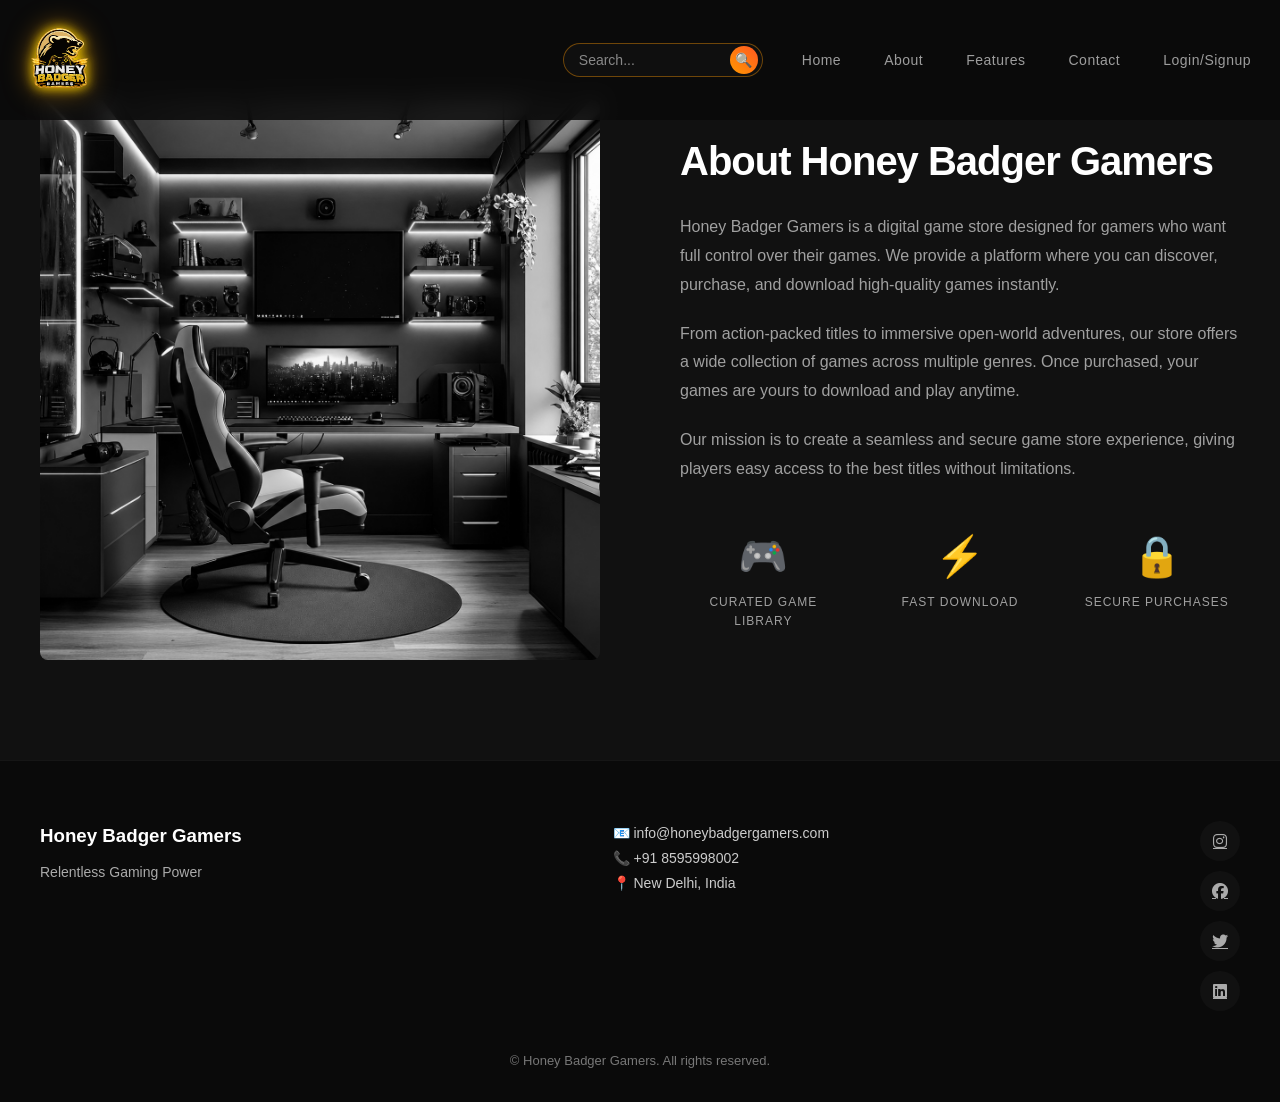
==== commit 9d588f66: "Update about.html" ====
--- a/about.html
+++ b/about.html
@@ -6,6 +6,7 @@
     <title>About Honey Badger Gamers</title>
     <link rel="stylesheet" href="css/theme.css">
     <link rel="icon" type="image/x-icon" href="https://i.postimg.cc/XvjfSBhs/logo.jpg">
+    <link rel="stylesheet" href="https://cdnjs.cloudflare.com/ajax/libs/font-awesome/6.5.0/css/all.min.css">
 </head>
 <body>
      <!-- Header Navigation -->
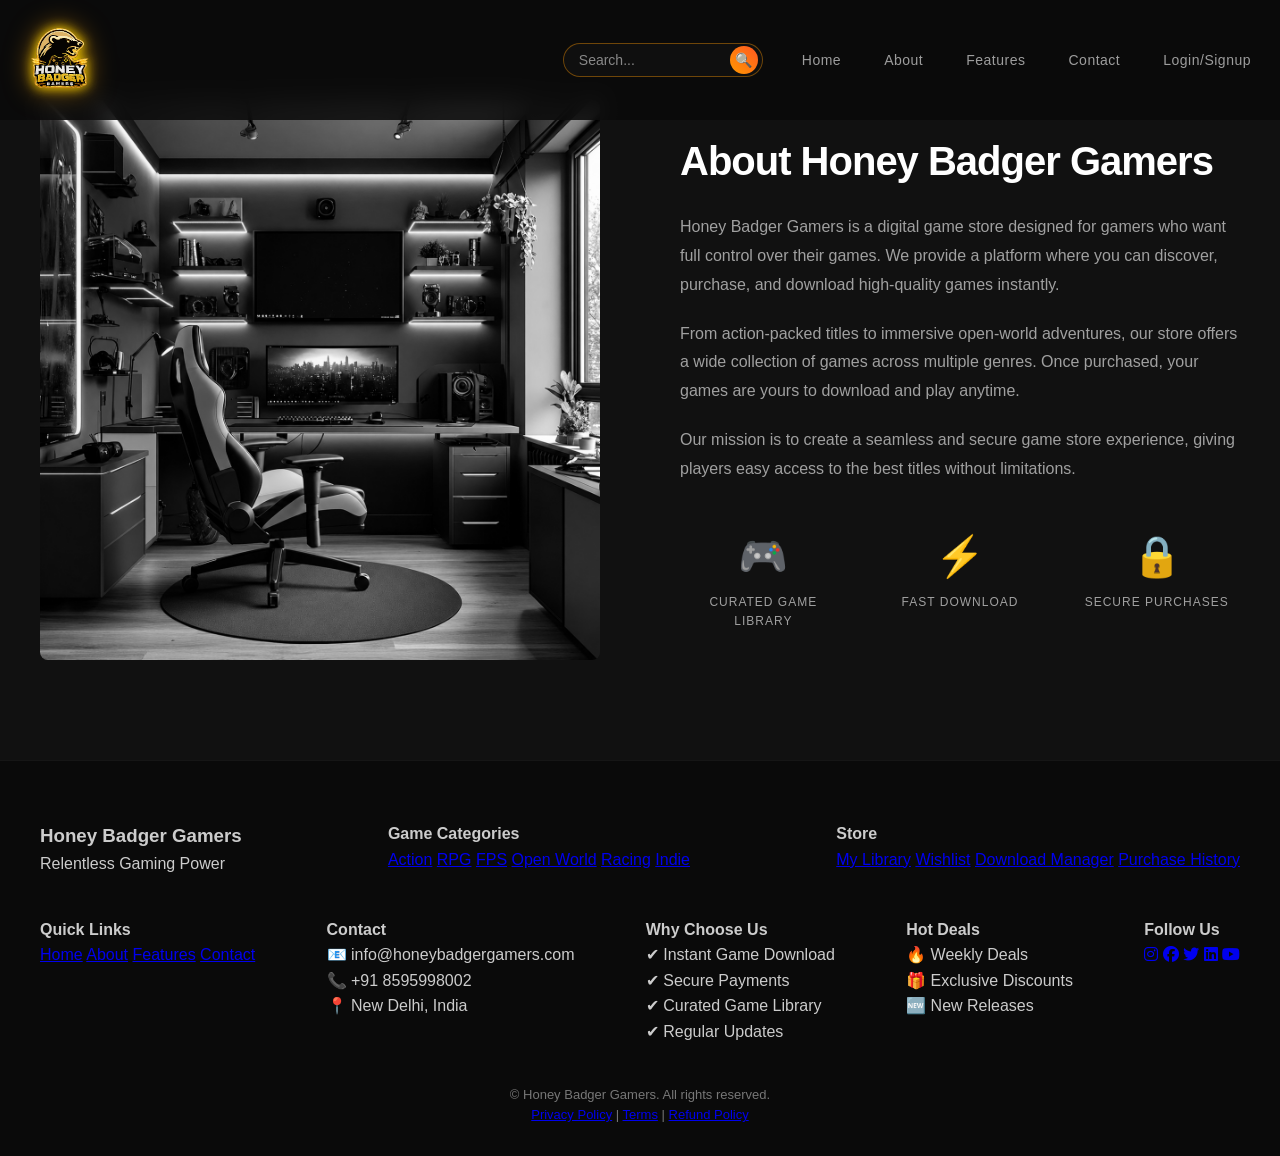
==== commit 0f1ee103: "Update about.html" ====
--- a/about.html
+++ b/about.html
@@ -75,33 +75,90 @@
    <footer class="footer">
   <div class="footer-container">
 
-    <!-- LEFT -->
-    <div class="footer-left">
+    <!-- 1. BRAND -->
+    <div class="footer-col">
       <h3>Honey Badger Gamers</h3>
       <p>Relentless Gaming Power</p>
     </div>
 
-    <!-- CENTER -->
-    <div class="footer-center">
+    <!-- 2. GAME CATEGORIES -->
+    <div class="footer-col">
+      <h4>Game Categories</h4>
+      <a href="#">Action</a>
+      <a href="#">RPG</a>
+      <a href="#">FPS</a>
+      <a href="#">Open World</a>
+      <a href="#">Racing</a>
+      <a href="#">Indie</a>
+    </div>
+
+    <!-- 3. STORE LINKS -->
+    <div class="footer-col">
+      <h4>Store</h4>
+      <a href="#">My Library</a>
+      <a href="#">Wishlist</a>
+      <a href="#">Download Manager</a>
+      <a href="#">Purchase History</a>
+    </div>
+
+    <!-- 4. QUICK LINKS -->
+    <div class="footer-col">
+      <h4>Quick Links</h4>
+      <a href="index.html">Home</a>
+      <a href="about.html">About</a>
+      <a href="services.html">Features</a>
+      <a href="#contact">Contact</a>
+    </div>
+
+    <!-- 5. CONTACT -->
+    <div class="footer-col">
+      <h4>Contact</h4>
       <p>📧 info@honeybadgergamers.com</p>
       <p>📞 +91 8595998002</p>
       <p>📍 New Delhi, India</p>
     </div>
 
-    <!-- RIGHT -->
-    <div class="footer-right">
-      <a href="#"><i class="fab fa-instagram"></i></a>
-      <a href="#"><i class="fab fa-facebook"></i></a>
-      <a href="#"><i class="fab fa-twitter"></i></a>
-      <a href="#"><i class="fab fa-linkedin"></i></a>
+    <!-- 6. WHY CHOOSE US -->
+    <div class="footer-col">
+      <h4>Why Choose Us</h4>
+      <p>✔ Instant Game Download</p>
+      <p>✔ Secure Payments</p>
+      <p>✔ Curated Game Library</p>
+      <p>✔ Regular Updates</p>
+    </div>
+
+    <!-- 7. DEALS -->
+    <div class="footer-col">
+      <h4>Hot Deals</h4>
+      <p>🔥 Weekly Deals</p>
+      <p>🎁 Exclusive Discounts</p>
+      <p>🆕 New Releases</p>
+    </div>
+
+    <!-- 8. SOCIAL -->
+    <div class="footer-col">
+      <h4>Follow Us</h4>
+      <div class="social-icons">
+        <a href="#"><i class="fab fa-instagram"></i></a>
+        <a href="#"><i class="fab fa-facebook"></i></a>
+        <a href="#"><i class="fab fa-twitter"></i></a>
+        <a href="#"><i class="fab fa-linkedin"></i></a>
+        <a href="#"><i class="fab fa-youtube"></i></a>
+      </div>
     </div>
 
   </div>
 
+  <!-- BOTTOM -->
   <div class="footer-bottom">
-    © Honey Badger Gamers. All rights reserved.
+    <p>© Honey Badger Gamers. All rights reserved.</p>
+    <p>
+      <a href="#">Privacy Policy</a> |
+      <a href="#">Terms</a> |
+      <a href="#">Refund Policy</a>
+    </p>
   </div>
-</footer>   
+</footer>
     <script src="js/theme.js"></script>
 </body>
 </html>
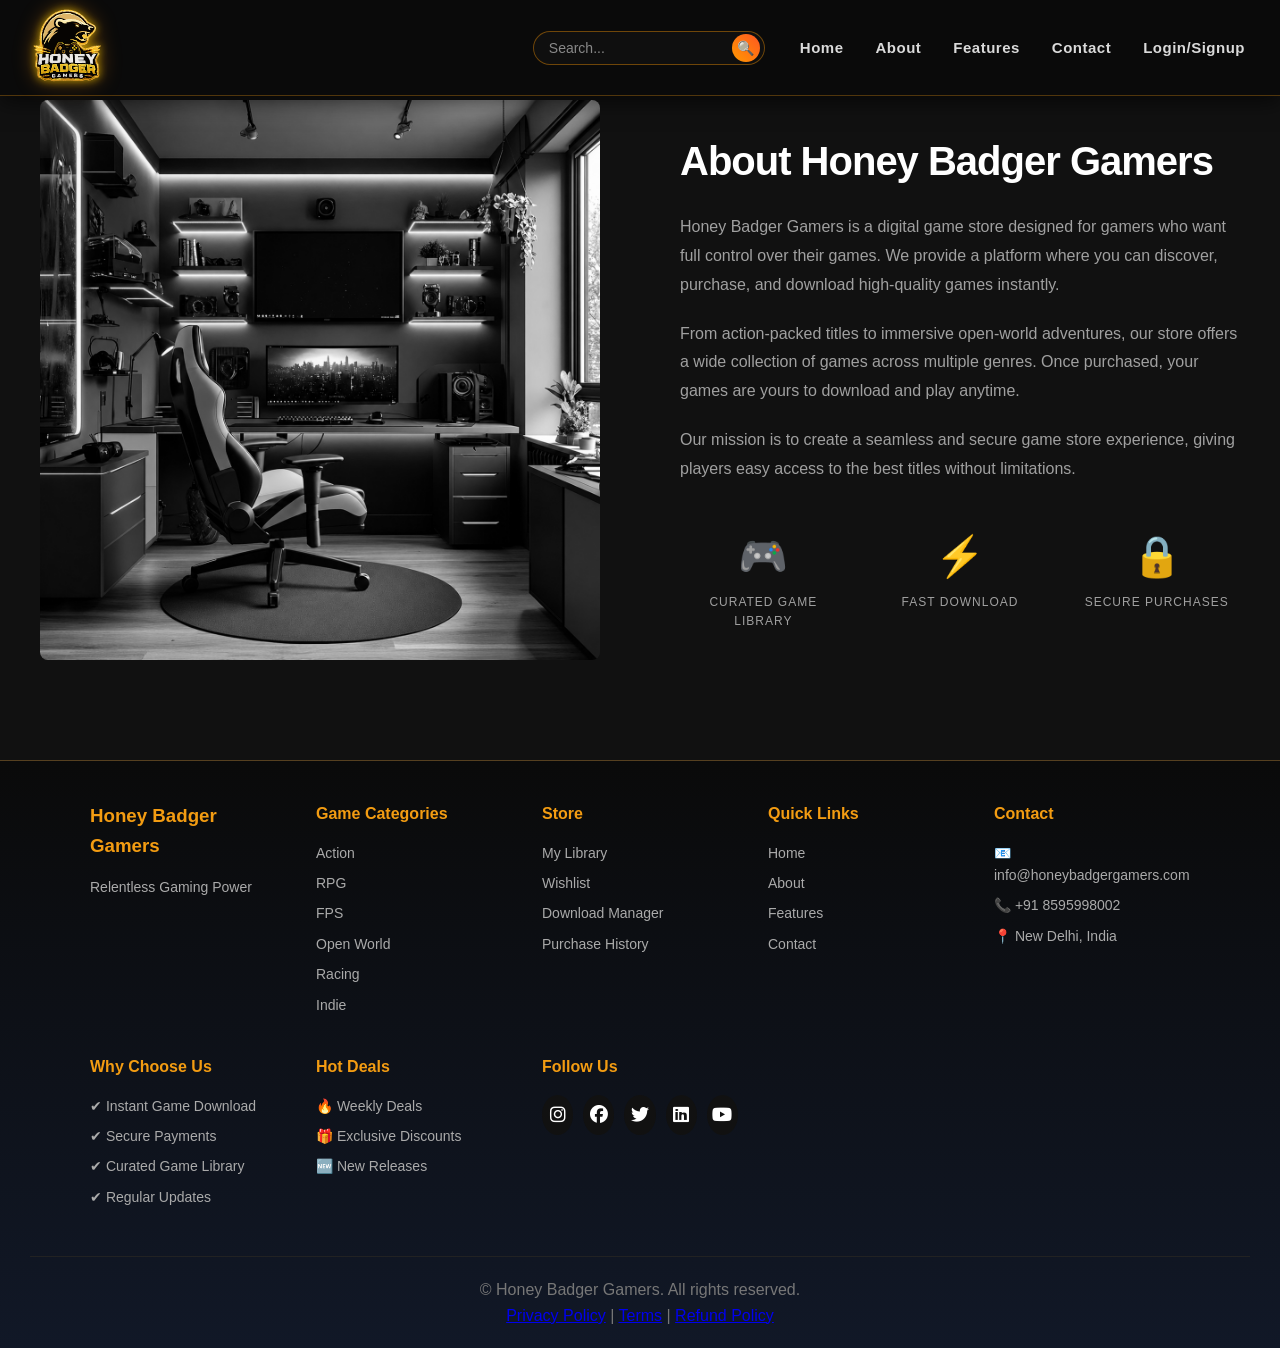
==== commit f04bb983: "Update about.html" ====
--- a/about.html
+++ b/about.html
@@ -5,6 +5,7 @@
     <meta name="viewport" content="width=device-width, initial-scale=1.0">
     <title>About Honey Badger Gamers</title>
     <link rel="stylesheet" href="css/theme.css">
+    <link rel="stylesheet" href="css/game.css">
     <link rel="icon" type="image/x-icon" href="https://i.postimg.cc/XvjfSBhs/logo.jpg">
     <link rel="stylesheet" href="https://cdnjs.cloudflare.com/ajax/libs/font-awesome/6.5.0/css/all.min.css">
 </head>
--- a/css/theme.css
+++ b/css/theme.css
@@ -26,6 +26,14 @@
 	color: var(--text-light);
 	overflow-x: hidden;
 	line-height: 1.6;
+	min-height: 100vh;
+   display: flex;
+   flex-direction: column;
+}
+
+html, body {
+    margin: 0;
+    padding: 0;
 }
 
 /* Custom Scrollbar */
@@ -48,12 +56,13 @@
 	top: 0;
 	left: 0;
 	right: 0;
-	background: rgba(10, 10, 10, 0.85);
-	backdrop-filter: blur(12px);
+	background: #0a0a0a;
+	backdrop-filter: none; 
 	z-index: 1000;
-	padding: 20px 0;
+	padding: 0;
 	transition: all 0.3s ease;
 }
+
 header.scrolled {
 	padding: 15px 0;
 	background: rgba(10, 10, 10, 0.98);
@@ -62,25 +71,49 @@
 nav {
 	max-width: 100%;
 	margin: 0 auto;
-	padding: 0 10px;
+	padding: 0 20px;
 	display: flex;
 	justify-content: space-between;
 	align-items: center;
-	background: transparent;
-}
+	background: #0a0a0a;
+	border-bottom: 1px solid rgba(243, 156, 18, 0.3);
+	box-shadow: 0 6px 20px rgba(0, 0, 0, 0.6);
+	gap:15px;
+}
+
+.nav-left {
+    flex: 0 0 auto;
+	
+}
+
+.nav-center {
+    flex: 1;
+    display: flex;
+    justify-content: center;
+	padding: 0 5px;
+}
+
 
 .nav-right {
+  flex: 0 0 auto;
   display: flex;
   align-items: center;
   gap: 20px;
-}
+  justify-content: flex-end;
+  margin-left: auto;
+}
+
+
 
 .search-box {
   position: relative;
+  flex: 1;
+  max-width: 520px;
+  min-width: 200px;
 }
 
 .search-box input {
-  width: 200px;
+  width: 100%;
   padding: 8px 40px 8px 15px;
 
   background: #0f0f0f;
@@ -141,15 +174,20 @@
   align-items: center;
   gap: 10px;
   text-decoration: none;
-  margin-right: auto;
-  padding-left: 10px;	
+  margin-right: 0;
+  padding-left: 0px;	
 }
 
 .logo img {
-  height: 80px;
+  height: 95px;
   width: auto;
-  filter: drop-shadow(0 0 6px gold)
-          drop-shadow(0 0 12px rgba(255, 165, 0, 0.5));
+  filter:
+    drop-shadow(0 0 4px rgba(255, 215, 0, 0.6))
+    drop-shadow(0 0 10px rgba(255, 140, 0, 0.35));
+
+  transition:
+    transform 0.4s ease,
+    filter 0.4s ease;
 }
 
 .logo span {
@@ -158,7 +196,15 @@
 }
 
 .logo:hover {
-	color: rgba(255, 255, 255, 0.85);
+	color: rgba(255, 255, 255, 0.9);
+}
+
+.logo img:hover {
+  transform: scale(1.04);
+
+  filter:
+    drop-shadow(0 0 6px rgba(255, 215, 0, 0.8))
+    drop-shadow(0 0 14px rgba(255, 140, 0, 0.5));
 }
 
 .logo svg {
@@ -174,23 +220,32 @@
 	transform: rotate(-5deg) scale(1.05);
 }
 
+
+@media (max-width: 768px){
+
+  .logo img{
+    height: 72px;
+  }
+
+}
 .nav-menu {
 	display: flex;
 	list-style: none;
-	gap: 5px;
+	gap: 2px;
 }
 
 .nav-menu a {
-	color: rgba(255, 255, 255, 0.6);
+	color: rgba(255,255,255,0.85);
 	text-decoration: none;
-	font-size: 14px;
-	font-weight: 500;
+	font-size: 15px;
+	font-weight: 600;
 	letter-spacing: 0.5px;
-	padding: 10px 18px;
+	padding: 8px 14px;
 	position: relative;
 	transition: all 0.3s ease;
 	border-radius: 6px;
 	background: transparent;
+	gap: 2px;
 	border: 1px solid transparent;
 }
 
@@ -269,6 +324,7 @@
   height: 100%;
   z-index: 0;
   background-size: cover;
+  backface-visibility:hidden;	
   background-position: center;
 
   opacity: 0;
@@ -279,7 +335,7 @@
   content: "";
   position: absolute;
   inset: 0;
-  background: rgba(0, 0, 0, 0.5);
+  background: rgba(0, 0, 0, 0.3);
   pointer-events: none; /* 🔥 important */
 }
 
@@ -301,6 +357,7 @@
   font-size: 24px;
   padding: 10px 15px;
   cursor: pointer;
+	display: none;
 }
 
 .hero-slider .prev {
@@ -309,11 +366,6 @@
 
 .hero-slider .next {
   right: 10px;
-}
-
-.slide:first-child {
-  opacity: 1;
-  z-index: 1;
 }
 
 .hero-content {
@@ -321,14 +373,24 @@
 	position: relative;
 	z-index: 10;
 	padding: 0 20px;
+	opacity:0;
+    transition:opacity 0.6s ease;
+}
+
+.hero-content.loaded{
+   opacity:1;
 }
 
 .hero-title {
   font-size: clamp(2.5rem, 5vw, 5rem);
+  width:max-content;	
   font-weight: 900;
   font-family: 'Orbitron', sans-serif;
   letter-spacing: -2px;
   margin-bottom: 20px;
+  margin-left: auto;
+  margin-right: auto;
+  	
 	
 background: linear-gradient(90deg, #ff8c00, #ff3d00, #ffd700);
   -webkit-background-clip: text;
@@ -338,67 +400,102 @@
   transition: 0.3s ease;
 }
 
-.typing-title {
-  overflow: hidden;
-  white-space: nowrap;
-
-  width: 0;
-  animation: typingTitle 2.5s steps(25, end) forwards,
-             blink 0.7s infinite;
-}
-
-@keyframes typingTitle {
-  from { width: 0; }
-  to { width: 100%; }
-}
-
-.typing-title,
-.typing-subtitle {
-  display: inline-block;
-  overflow: hidden;
-  white-space: nowrap;
-}
-
-.typing-title.finished,
-.typing-subtitle.finished {
-  border-right: none;
-
-}
+.hero-title,
+.hero-subtitle{
+   max-width:100%;
+}
+.typing-title{
+  display:block;
+
+  overflow:hidden;
+  white-space:nowrap;
+
+  width:0;
+  margin:0 auto;
+
+  border-right:3px solid #ff9800;
+
+animation:
+  typingTitle 2.5s steps(20,end) forwards,
+  blinkCursor .7s step-end 5,
+  hideCursor 0s forwards 3.5s;
+}
+
+
+@keyframes typingTitle{
+  from{
+    width:0;
+  }
+
+  to{
+    width:20ch;
+  }
+}
+
+
 
 .hero-subtitle {
 	font-size: clamp(1rem, 2vw, 1.3rem);
 	color: #e0e0e0;
-	margin-bottom: 40px;
+	margin-bottom: 55px;
 	font-weight: 300;
 	letter-spacing: 2px;
-}
-.typing-subtitle {
-  overflow: hidden;
-  white-space: nowrap;
-  border-right: 2px solid #aaa;
-
-  width: 0;
-  opacity: 0;
-
-  animation: 
-    showSub 0.1s forwards 2.5s,
-    typingSub 2s steps(30, end) 2.6s forwards,
-    blink 0.7s infinite 2.6s;
-}
-
+	min-height:40px;
+}
+
+
+.typing-subtitle{
+  display:block;
+
+  overflow:hidden;
+  white-space:nowrap;
+
+  width:0;
+
+  margin:0 auto;
+
+  border-right:2px solid #ff9800;
+
+  opacity:0;
+
+animation:
+  showSub 0s forwards 2.5s,
+  typingSub 2s steps(24,end) 2.5s forwards,
+  blinkCursor .7s step-end 4 2.5s,
+  hideCursor 0s forwards 5.5s;
+}
 @keyframes showSub {
   to { opacity: 1; }
 }
 
-@keyframes typingSub {
-  from { width: 0; }
-  to { width: 100%; }
-}
-
-@keyframes blink {
-  50% { border-color: transparent; }
-}
-
+
+@keyframes typingSub{
+  from{
+    width:0;
+  }
+
+  to{
+    width:27ch;
+  }
+}
+
+@keyframes hideCursor{
+  to{
+    border-right-color:transparent;
+  }
+}
+
+@keyframes blinkCursor{
+
+  0%,50%{
+    border-color:#ff9800;
+  }
+
+  51%,100%{
+    border-color:transparent;
+  }
+
+}
 
 .cta-button {
 	display: inline-block;
@@ -411,7 +508,7 @@
 	font-size: 14px;
 	letter-spacing: 1px;
 	text-transform: uppercase;
-	border-radius: 2px;
+	border-radius: 30px;
 	transition: all 0.3s ease;
 	position: relative;
 	overflow: hidden;
@@ -433,8 +530,8 @@
   }
 }
 .cta-button:hover {
-	transform: translateY(-2px);
-	box-shadow: 0 10px 30px rgba(243, 156, 18, 0.3);
+	transform: translateY(-3px) scale(1.05);
+    box-shadow: 0 10px 25px rgba(255, 152, 0, 0.6);
 }
 
 /* Portfolio Section with Coverflow */
@@ -845,78 +942,69 @@
 	font-weight: 600;
 }
 
-
 .footer {
-    border-top: 1px solid rgba(255,255,255,0.05);
-    padding: 60px 20px 30px;
-    color: #ccc;
+    background: linear-gradient(180deg, #0a0a0a, #111827);
+    border-top: 1px solid rgba(243, 156, 18, 0.3);
+	padding: 40px 30px 20px;	
+	margin-top: auto;
+
 }
 
 .footer-container {
+    display: grid;
+   grid-template-columns: repeat(auto-fit, minmax(180px, 1fr));
+    gap: 30px;
+    max-width: 1600px;
+    margin: 0 auto;
+	padding: 0 60px;
+}
+
+.footer-col h3,
+.footer-col h4 {
+    color: #f39c12;
+    margin-bottom: 15px;
+}
+
+.footer-col a,
+.footer-col p {
+    display: block;
+    color: #aaa;
+    font-size: 14px;
+    margin-bottom: 8px;
+    text-decoration: none;
+}
+
+.footer-col a:hover {
+    color: #f39c12;
+}
+
+.social-icons {
     display: flex;
-    justify-content: space-between;
-    align-items: flex-start;
-    flex-wrap: wrap;
-    max-width: 1200px;
-    margin: auto;
-    gap: 40px;
-}
-
-/* LEFT */
-.footer-left h3 {
-    color: #fff;
-    margin-bottom: 10px;
-}
-
-.footer-left p {
-    font-size: 14px;
-    color: #aaa;
-}
-
-/* CENTER (CONTACT) */
-.footer-center {
-    line-height: 1.8;
-}
-
-.footer-center p {
-    font-size: 14px;
-}
-
-/* RIGHT (SOCIAL) */
-.footer-right {
-	font-size: 16px;
-    display: flex;
-    flex-direction: column;
     gap: 10px;
-	
-}
-
-.footer-right a {
+}
+
+.social-icons a {
     width: 40px;
     height: 40px;
+    background: #111;
     border-radius: 50%;
-    background: #111;
     display: flex;
     align-items: center;
     justify-content: center;
-    color: #aaa;
-    transition: 0.3s;
-}
-
-.footer-right a:hover {
-    background: #f39c12;
-    color: #000;
-}
-
-
-/* BOTTOM */
+}
+
+.social-icons i {
+    color: white;
+    font-size: 18px;
+}
+
 .footer-bottom {
     text-align: center;
     margin-top: 40px;
-    font-size: 13px;
+    border-top: 1px solid #222;
+    padding-top: 20px;
     color: #777;
 }
-
 /* Mobile Responsive Styles */
 @media (max-width: 768px) {
 	.nav-menu {
@@ -1052,7 +1140,7 @@
 
 /* Smooth Reveal Animations */
 .reveal {
-	opacity: 1;
+	opacity: 0;
 	transform: translateY(30px);
 	transition: all 0.8s ease;
 }
@@ -1061,3 +1149,252 @@
 	opacity: 1;
 	transform: translateY(0);
 }
+
+/* ============================= */
+/* SPA TRANSITION (ADD BELOW) */
+/* ============================= */
+
+.section-hidden {
+  opacity: 0;
+  transform: translateY(30px);
+  pointer-events: none;
+  transition: all 0.4s ease;
+}
+
+.section-show {
+  opacity: 1;
+  transform: translateY(0);
+  transition: all 0.4s ease;
+}
+
+/* Game detail styling */
+#game-detail {
+  flex: 1;
+  min-height: 100vh;
+  background: #0a0a0a;
+  padding: 120px 20px 60px;
+  display: none;
+}
+
+/* Smooth image animation */
+#gameImage {
+  max-width: 100%;
+  border-radius: 10px;
+  transition: transform 0.4s ease;
+}
+
+#gameImage:hover {
+  transform: scale(1.05);
+}
+
+/* Back button styling */
+
+.back-btn {
+  background: #f39c12;
+  border: none;
+  padding: 10px 20px;
+  color: #000;
+  font-weight: 600;
+  border-radius: 6px;
+  cursor: pointer;
+  margin-bottom: 20px;
+}
+
+.back-btn:hover {
+  background: #ffb84d;
+}
+
+.modal-open {
+  overflow-x: hidden;
+}
+
+.game-container {
+  display: grid;
+  grid-template-columns: 2fr 1fr;;
+  gap: 30px;
+  max-width: 1300px;
+  margin: auto;
+  align-items: start;
+}
+
+.game-media .main-image {
+  width: 100%;
+  border-radius: 10px;
+  	
+}
+
+.main-image{
+    width:100%;
+    height:500px;
+    object-fit:cover;
+    border-radius:16px;
+}
+
+@media (max-width: 900px) {
+  .game-container {
+    grid-template-columns: 1fr;
+  }
+}
+
+.game-media img {
+  width: 100%;
+  max-height: 450px;  
+  object-fit: cover; 	
+  height: auto;
+  border-radius: 10px;
+  border-radius: 10px;	
+}
+
+.game-media {
+  background: #111;
+  padding: 15px;
+  flex:2;	
+  border-radius: 12px;
+  width: 100%;
+  max-width: 900px;
+  margin: 0;
+  grid-column: 1;
+  grid-row: 1;	 
+  height:100%;	
+}
+
+.thumbs {
+  display: flex;
+  gap: 10px;
+  margin-top: 10px;
+}
+
+.thumbs img {
+   width: 90px;
+  height: 60px;
+  object-fit: cover;
+  cursor: pointer;
+  border-radius: 6px;
+  transition: 0.3s;
+	opacity: 0.7;
+	
+}
+
+.thumbs img:hover {
+  transform: scale(1.05);
+  opacity: 1;
+  border: 2px solid #f39c12;
+}
+
+.game-info {
+  background: linear-gradient(145deg, #111, #0a0a0a);
+  padding: 25px;
+  border-radius: 12px;
+  border: 1px solid rgba(255,255,255,0.05);
+  grid-column: 2;
+  grid-row: 1;
+  align-self: start;
+  position: sticky;
+  top: 100px;
+  flex:1;
+  display:flex;
+  flex-direction:column;
+   min-height:100%;	
+}
+
+.game-info h1 {
+  font-size: 28px;
+  margin-bottom: 10px;
+}
+
+.game-info p {
+  color: #aaa;
+  font-size: 14px;
+}
+
+.game-description {
+  grid-column: 1 / -1;  /* 🔥 FULL WIDTH */
+  margin-top: 30px;
+  padding: 10px 0;
+  line-height: 1.6;
+}
+
+#gameAbout{
+    color:#e6e6e6;
+    font-size:18px;
+    line-height:1.9;
+    font-weight:400;
+    max-height:220px;
+    overflow:hidden;
+    position:relative;
+    transition:max-height 0.4s ease;
+	}
+
+#gameAbout.expanded{
+    max-height:5000px;
+}
+
+.see-more-btn:hover{
+    color:#ffffff;
+}
+
+.see-more-btn{
+    margin-top:18px;
+    background:none;
+    border:none;
+    color:#ff9800;
+    font-size:16px;
+    font-weight:700;
+    cursor:pointer;
+    transition:0.3s ease;
+}
+
+#gameAbout b{
+    display:block;
+    margin-top:35px;
+    margin-bottom:18px;
+    font-size:28px;
+    font-weight:700;
+    color:#ffffff;
+}
+
+#gameAbout p{
+    margin-bottom:22px;
+}
+
+#gameAbout br{
+    content:"";
+    display:block;
+    margin-top:12px;
+}
+
+#gameAbout::after{
+    content:"";
+    position:absolute;
+    left:0;
+    bottom:0;
+    width:100%;
+    height:80px;
+    background:linear-gradient(to bottom, transparent, #000);
+}
+
+#gameAbout.expanded::after{
+    display:none;
+}
+
+.thumbs img.active{
+   border:2px solid #ff9800;
+   transform:scale(1.05);
+}
+
+.tags span {
+  background: #222;
+  padding: 5px 10px;
+  border-radius: 5px;
+  margin-right: 5px;
+  font-size: 12px;
+}
+
+.download-btn {
+  width: 100%;
+  padding: 14px;
+  font-size: 16px;
+  background: linear-gradient(45deg, #f39c12, #ff5722);
+  border-radius: 8px;
+  margin-top: 20px;
+}
--- a/css/game.css
+++ b/css/game.css
@@ -0,0 +1,193 @@
+/* =========================
+   GAMES PAGE
+========================= */
+
+.games-page{
+    padding: 140px 40px 80px;
+    background: #050505;
+    min-height: 100vh;
+}
+
+/* =========================
+   PAGE HEADER
+========================= */
+
+.games-banner{
+    text-align: center;
+    margin-bottom: 50px;
+}
+
+.games-banner .section-title{
+    font-size: 3rem;
+    color: #fff;
+    margin-bottom: 10px;
+    font-weight: 700;
+}
+
+.games-banner .section-subtitle{
+    color: #aaa;
+    font-size: 1rem;
+}
+
+/* =========================
+   GAMES GRID
+========================= */
+
+.games-grid{
+    display: grid;
+    grid-template-columns: repeat(4, 1fr);
+    gap: 30px;
+}
+
+/* =========================
+   GAME CARD
+========================= */
+
+.game-card{
+    background: #0c0c0c;
+    border-radius: 18px;
+    overflow: hidden;
+    transition: 0.3s ease;
+    border: 1px solid rgba(255,255,255,0.05);
+    box-shadow: 0 0 15px rgba(0,0,0,0.4);
+}
+
+.game-card:hover{
+    transform: translateY(-8px);
+    border-color: #ff9900;
+    box-shadow: 0 0 25px rgba(255,153,0,0.3);
+}
+
+/* =========================
+   GAME IMAGE
+========================= */
+
+.game-image{
+    width: 100%;
+    overflow: hidden;
+}
+
+.game-image img{
+    width: 100%;
+    height: 340px;
+    object-fit: cover;
+    display: block;
+    transition: 0.4s ease;
+}
+
+.game-card:hover .game-image img{
+    transform: scale(1.05);
+}
+
+/* =========================
+   GAME INFO
+========================= */
+
+.game-info{
+    padding: 18px;
+}
+
+.game-title{
+    color: #fff;
+    font-size: 1.1rem;
+    margin-bottom: 8px;
+    font-weight: 700;
+}
+
+.game-achievements{
+    color: #9a9a9a;
+    font-size: 0.9rem;
+    margin-bottom: 18px;
+}
+
+/* =========================
+   DOWNLOAD BUTTON
+========================= */
+
+.Download-btn{
+    width: 100%;
+    height: 45px;
+    border: none;
+    border-radius: 10px;
+    background: linear-gradient(90deg,#ff9900,#ffb300);
+    color: #000;
+    font-weight: 700;
+    cursor: pointer;
+    transition: 0.3s ease;
+    font-size: 0.95rem;
+}
+
+.Download-btn i{
+    margin-right: 8px;
+}
+
+.Download-btn:hover{
+    transform: scale(1.03);
+    box-shadow: 0 0 20px rgba(255,153,0,0.4);
+}
+
+/* =========================
+   LOAD MORE BUTTON
+========================= */
+
+.load-more-wrapper{
+    text-align: center;
+    margin-top: 60px;
+}
+
+.load-more-btn{
+    padding: 14px 35px;
+    border: none;
+    border-radius: 50px;
+    background: #ff9900;
+    color: #000;
+    font-weight: 700;
+    cursor: pointer;
+    transition: 0.3s ease;
+}
+
+.load-more-btn:hover{
+    transform: translateY(-3px);
+    box-shadow: 0 0 20px rgba(255,153,0,0.4);
+}
+
+/* =========================
+   RESPONSIVE
+========================= */
+
+@media(max-width:1200px){
+
+    .games-grid{
+        grid-template-columns: repeat(3,1fr);
+    }
+
+}
+
+@media(max-width:768px){
+
+    .games-page{
+        padding: 120px 20px 60px;
+    }
+
+    .games-grid{
+        grid-template-columns: repeat(2,1fr);
+        gap: 20px;
+    }
+
+    .game-image img{
+        height: 280px;
+    }
+
+}
+
+@media(max-width:480px){
+
+    .games-grid{
+        grid-template-columns: 1fr;
+    }
+
+    .games-banner .section-title{
+        font-size: 2rem;
+    }
+
+}
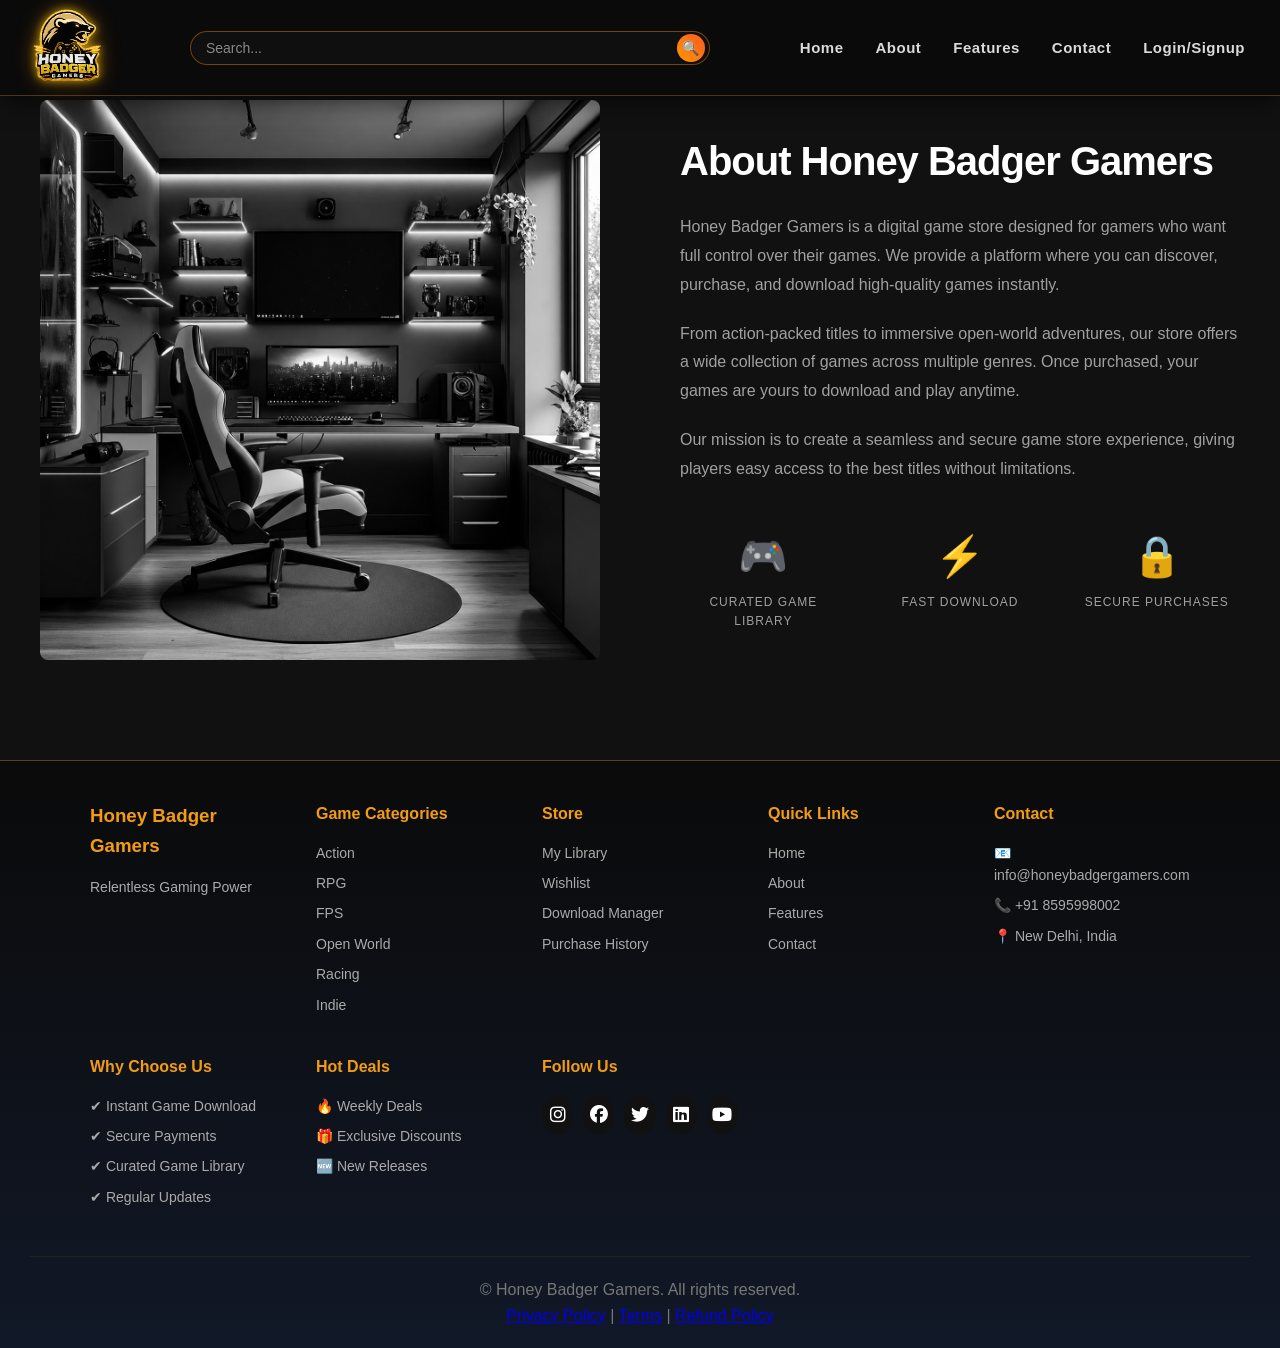
==== commit b5299cf2: "Update about.html" ====
--- a/about.html
+++ b/about.html
@@ -6,39 +6,46 @@
     <title>About Honey Badger Gamers</title>
     <link rel="stylesheet" href="css/theme.css">
     <link rel="stylesheet" href="css/game.css">
-    <link rel="icon" type="image/x-icon" href="https://i.postimg.cc/XvjfSBhs/logo.jpg">
+   <link rel="icon" type="image/png" href="images/favicon.png">
+   <link rel="shortcut icon" href="images/favicon.png">
     <link rel="stylesheet" href="https://cdnjs.cloudflare.com/ajax/libs/font-awesome/6.5.0/css/all.min.css">
 </head>
 <body>
      <!-- Header Navigation -->
-    <header id="header">
-        <nav>
-            <a href="#home" class="logo">
-               <img src="images/logo.svg" width="120" alt="Honey Badger Logo">
+   <header id="header">
+    <nav>
+
+        <div class="nav-left">
+            <a href="index.html" class="logo">
+                <img src="images/logo.svg" width="120" alt="Honey Badger Logo">
             </a>
-            <div class="nav-right">
-             <div class="search-box">
-             <input type="text" placeholder="Search..." />
-             <button>🔍</button>
-             </div>
+        </div>
 
+        <div class="nav-center">
+            <div class="search-box">
+                <input type="text" placeholder="Search..." />
+                <button>🔍</button>
+            </div>
+        </div>
+
+        <div class="nav-right">
             <ul class="nav-menu" id="navMenu">
                 <li><a href="index.html">Home</a></li>
                 <li><a href="about.html">About</a></li>
                 <li><a href="services.html">Features</a></li>
                 <li><a href="#contact">Contact</a></li>
                 <li><a href="login.html">Login/Signup</a></li>
+            </ul>
+        </div>
 
-            </ul>
-            </div>
-</nav>
-            <div class="menu-toggle" id="menuToggle">
-                <span></span>
-                <span></span>
-                <span></span>
-            </div>
-        </nav>
-    </header>
+        <div class="menu-toggle" id="menuToggle">
+            <span></span>
+            <span></span>
+            <span></span>
+        </div>
+
+    </nav>
+</header>
 
     <section class="about-section" id="about">
         <div class="about-container">
--- a/css/theme.css
+++ b/css/theme.css
@@ -383,23 +383,26 @@
 
 .hero-title {
   font-size: clamp(2.5rem, 5vw, 5rem);
-  width:max-content;	
   font-weight: 900;
   font-family: 'Orbitron', sans-serif;
   letter-spacing: -2px;
   margin-bottom: 20px;
   margin-left: auto;
   margin-right: auto;
-  	
-	
-background: linear-gradient(90deg, #ff8c00, #ff3d00, #ffd700);
+
+  width: 100%;
+  max-width: 100%;
+
+  text-align: center;
+  word-break: break-word;
+
+  background: linear-gradient(90deg, #ff8c00, #ff3d00, #ffd700);
   -webkit-background-clip: text;
   -webkit-text-fill-color: transparent;
 
-text-shadow: 0 0 15px rgba(255, 140, 0, 0.4);
+  text-shadow: 0 0 15px rgba(255, 140, 0, 0.4);
   transition: 0.3s ease;
 }
-
 .hero-title,
 .hero-subtitle{
    max-width:100%;
@@ -1021,6 +1024,10 @@
 		backdrop-filter: blur(10px);
 	}
 
+	.nav-right{
+    gap:10px;
+}
+
 	.nav-menu.active {
 		left: 0;
 	}
@@ -1070,11 +1077,52 @@
 		font-size: 1.8rem;
 	}
 
+.typing-title,
+.typing-subtitle{
+    white-space: normal;
+    width: 100% !important;
+    max-width: 100%;
+    overflow: visible;
+
+    border-right: none;
+    animation: none;
+}
+	.hero-title{
+		font-size: 2.2rem;
+		line-height: 1.2;
+	}
+
+	.hero-content{
+		width:100%;
+		overflow:hidden;
+	}
+
+	nav{
+		padding:0 10px;
+		gap:8px;
+	}
+
+	.search-box{
+		min-width:120px;
+	}	
+
+.search-box input{
+    font-size:13px;
+}
+	.footer-container{
+    padding:0 20px;
+}
+
+.thumbs{
+    flex-wrap: nowrap;
+}
+	
 }
 
 @media (max-width: 480px) {
 	.hero-title {
-		font-size: 2.5rem;
+		font-size: 1.8rem;
+		line-height: 1.2;
 	}
 
 	.coverflow-container {
@@ -1262,7 +1310,16 @@
   display: flex;
   gap: 10px;
   margin-top: 10px;
-}
+
+  overflow-x: auto;
+  overflow-y: hidden;
+
+  white-space: nowrap;
+  scroll-behavior: smooth;
+
+  padding-bottom: 6px;
+}
+
 
 .thumbs img {
    width: 90px;
@@ -1272,7 +1329,18 @@
   border-radius: 6px;
   transition: 0.3s;
 	opacity: 0.7;
+	flex-shrink: 0;
 	
+}
+
+.thumbs::-webkit-scrollbar {
+  height: 6px;
+}
+
+
+.thumbs::-webkit-scrollbar-thumb {
+  background: #444;
+  border-radius: 10px;
 }
 
 .thumbs img:hover {
--- a/css/game.css
+++ b/css/game.css
@@ -190,4 +190,17 @@
         font-size: 2rem;
     }
 
-}+}
+
+
+.library-header{
+    display:flex;
+    justify-content:space-between;
+    align-items:center;
+    margin-bottom:20px;
+}
+
+#gameCounter{
+    font-size:14px;
+    color:#aaa;
+}
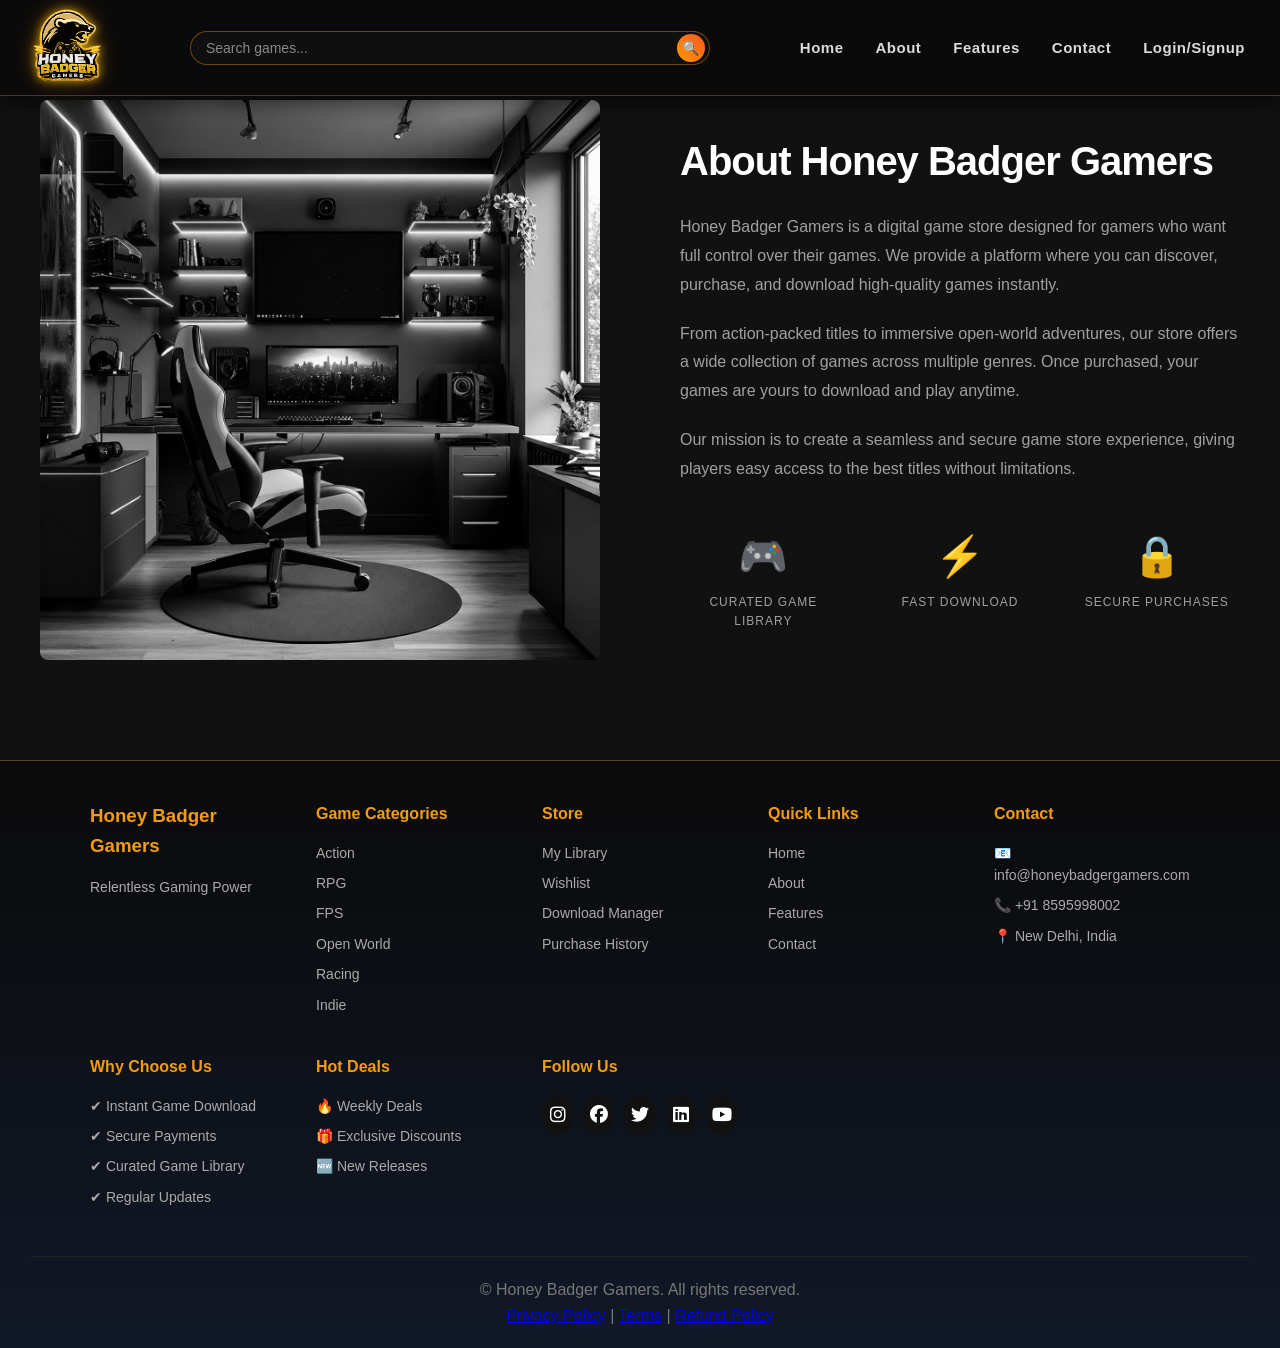
==== commit 7f9aa3a5: "Update about.html" ====
--- a/about.html
+++ b/about.html
@@ -21,11 +21,15 @@
             </a>
         </div>
 
-        <div class="nav-center">
-            <div class="search-box">
-                <input type="text" placeholder="Search..." />
-                <button>🔍</button>
-            </div>
+          <div class="nav-center">
+           <div class="search-box">
+
+           <input type="text" id="searchInput" placeholder="Search games...">
+           <button onclick="searchGame()">🔍</button>
+   
+          <div id="searchSuggestions" class="search-suggestions"></div>
+
+        </div>
         </div>
 
         <div class="nav-right">
--- a/css/theme.css
+++ b/css/theme.css
@@ -1,4 +1,5 @@
 @charset "utf-8";
+@import url('https://fonts.googleapis.com/css2?family=Orbitron:wght@500;700;900&display=swap');
 /* CSS Document */
 
 * {
@@ -131,6 +132,47 @@
 .search-box input::placeholder {
   color: #888;
 }
+
+/* Search Suggestions */
+
+.search-suggestions{
+  position:absolute;
+  top:110%;
+  left:0;
+  width:100%;
+
+  background:#111;
+  border:1px solid rgba(255,152,0,0.3);
+  border-radius:12px;
+
+  overflow:hidden;
+  display:none;
+
+  z-index:9999;
+
+  box-shadow:
+    0 10px 25px rgba(0,0,0,0.6),
+    0 0 15px rgba(255,152,0,0.15);
+}
+
+.suggestion-item{
+  padding:12px 16px;
+  color:#fff;
+  cursor:pointer;
+  transition:0.25s ease;
+  border-bottom:1px solid rgba(255,255,255,0.05);
+}
+
+.suggestion-item:last-child{
+  border-bottom:none;
+}
+
+.suggestion-item:hover,
+.suggestion-item.active{
+  background:rgba(255,152,0,0.15);
+  color:#ff9800;
+}
+
 
 /* focus glow effect */
 .search-box input:focus {
@@ -1147,43 +1189,326 @@
 	}
 }
 
-/* Loading Animation */
-.loading-screen {
-	position: fixed;
-	top: 0;
-	left: 0;
-	right: 0;
-	bottom: 0;
-	background: var(--primary-dark);
-	display: flex;
-	align-items: center;
-	justify-content: center;
-	z-index: 9999;
-	transition: opacity 0.5s ease;
-}
-
-.loading-screen.hidden {
-	opacity: 0;
-	pointer-events: none;
-}
-
-.loader {
-	width: 50px;
-	height: 50px;
-	border: 3px solid rgba(255, 255, 255, 0.1);
-	border-top-color: var(--accent-color);
-	border-radius: 50%;
-	animation: spin 1s linear infinite;
-}
-
-@keyframes spin {
-	0% {
-		transform: rotate(0deg);
-	}
-
-	100% {
-		transform: rotate(360deg);
-	}
+/* =========================
+   CYBERPUNK LOADER
+========================= */
+
+.cyber-loader{
+
+    position: fixed;
+
+    top: 90px;
+
+    left: 0;
+    right: 0;
+
+    bottom: 220px;
+
+    background: rgba(0,0,0,0.92);
+
+    backdrop-filter: blur(8px);
+
+    z-index: 9999;
+
+    display: flex;
+    justify-content: center;
+    align-items: center;
+
+    overflow: hidden;
+
+    transition: 0.8s ease;
+	animation: loaderFlicker 0.25s infinite alternate;
+}
+
+
+@keyframes loaderFlicker{
+
+   from{
+      opacity:0.97;
+   }
+
+   to{
+      opacity:1;
+   }
+}
+
+.cyber-loader::before{
+
+    content:"";
+
+    position:absolute;
+
+    inset:0;
+
+    background:
+    repeating-linear-gradient(
+       to bottom,
+       rgba(255,255,255,0.02),
+       rgba(255,255,255,0.02) 1px,
+       transparent 1px,
+       transparent 3px
+    );
+
+    opacity:0.08;
+
+    pointer-events:none;
+}
+
+/* CENTER BOX */
+
+.loader-box{
+    width: 700px;
+    text-align: center;
+    position: relative;
+}
+
+/* LOADING TEXT */
+
+.loader-text{
+
+    color:#fff;
+
+    font-size:38px;
+
+    font-family:'Orbitron',sans-serif;
+
+    font-weight:700;
+
+    letter-spacing:7px;
+
+    margin-bottom:22px;
+
+    text-transform:uppercase;
+
+    text-shadow:
+    0 0 6px rgba(255,255,255,0.9),
+    0 0 16px rgba(255,255,255,0.6);
+
+    animation:flickerText 1.2s infinite alternate;
+}
+
+/* MAIN BAR */
+
+.loading-line{
+
+    width:100%;
+
+    height:10px;
+
+    border:1px solid rgba(255,255,255,0.7);
+
+    position:relative;
+
+    overflow:hidden;
+
+    background:rgba(255,255,255,0.02);
+
+    box-shadow:
+    0 0 8px rgba(255,255,255,0.15),
+    inset 0 0 8px rgba(255,255,255,0.08);
+}
+
+/* PROGRESS */
+
+.loading-fill{
+
+    position:absolute;
+
+    left:0;
+    top:0;
+
+    width:0%;
+    height:100%;
+
+    background:
+    linear-gradient(
+       90deg,
+       rgba(255,255,255,0.2),
+       rgba(255,255,255,0.85),
+       rgba(255,255,255,0.2)
+    );
+
+    background-size:200% 100%;
+
+    box-shadow:
+    0 0 10px rgba(255,255,255,0.8),
+    0 0 14px rgba(255,255,255,0.35);
+
+    animation:
+    loadingBar 4s linear forwards,
+    energyFlow 1.2s linear infinite;
+}
+
+@keyframes energyFlow{
+
+   from{
+      background-position:0% 0;
+   }
+
+   to{
+      background-position:200% 0;
+   }
+}
+.loading-fill::after{
+
+    content:"";
+
+    position:absolute;
+
+    top:0;
+    right:-25px;
+
+    width:30px;
+    height:100%;
+
+    background:#fff;
+
+    filter:blur(12px);
+
+    opacity:0.9;
+
+    animation:scanPulse 0.8s infinite alternate;
+	box-shadow:0 0 20px #fff;
+}
+
+/* DIGITAL TEXT */
+
+.loading-code{
+
+    margin-top:14px;
+
+    color:rgba(255,255,255,0.45);
+
+    font-size:9px;
+
+    font-family:'Orbitron',sans-serif;
+
+    letter-spacing:4px;
+
+    text-transform:uppercase;
+
+    animation:flicker 0.15s infinite alternate;
+}
+
+/* SIDE LINES */
+
+.loader-box::before,
+.loader-box::after{
+
+    content:"";
+
+    position:absolute;
+
+    width:55px;
+    height:3px;
+
+    background:#fff;
+
+    top:72px;
+
+    box-shadow:
+    0 0 8px rgba(255,255,255,0.9);
+
+    animation:pulseBars 0.8s infinite alternate;
+}
+
+.loader-box::before{
+    left:-75px;
+}
+
+.loader-box::after{
+    right:-75px;
+}
+
+
+/* ANIMATIONS */
+
+@keyframes pulseBars{
+
+    from{
+       opacity:0.5;
+    }
+
+    to{
+       opacity:1;
+    }
+}
+
+@keyframes scanPulse{
+
+    from{
+       opacity:0.4;
+    }
+
+    to{
+       opacity:1;
+    }
+}
+
+@keyframes flickerText{
+
+    0%{
+       opacity:0.9;
+    }
+
+    100%{
+       opacity:1;
+    }
+}
+@keyframes loadingBar{
+
+    from{
+        width: 0%;
+    }
+
+    to{
+        width: 100%;
+    }
+}
+
+@keyframes glowText{
+
+    from{
+        opacity: 0.7;
+    }
+
+    to{
+        opacity: 1;
+    }
+}
+
+@keyframes flicker{
+
+    0%{
+        opacity: 0.5;
+    }
+
+    100%{
+        opacity: 1;
+    }
+}
+
+
+/* =========================
+   LOADER MOBILE OPTIMIZATION
+========================= */
+
+.loader-box{
+    width:min(620px,85vw);
+}
+
+.loader-text{
+   font-size: clamp(26px,5vw,42px);
+   letter-spacing: 6px;
+}
+
+@media(max-width:768px){
+
+   .loader-box::before,
+   .loader-box::after{
+      display:none;
+   }
+
 }
 
 /* Smooth Reveal Animations */
